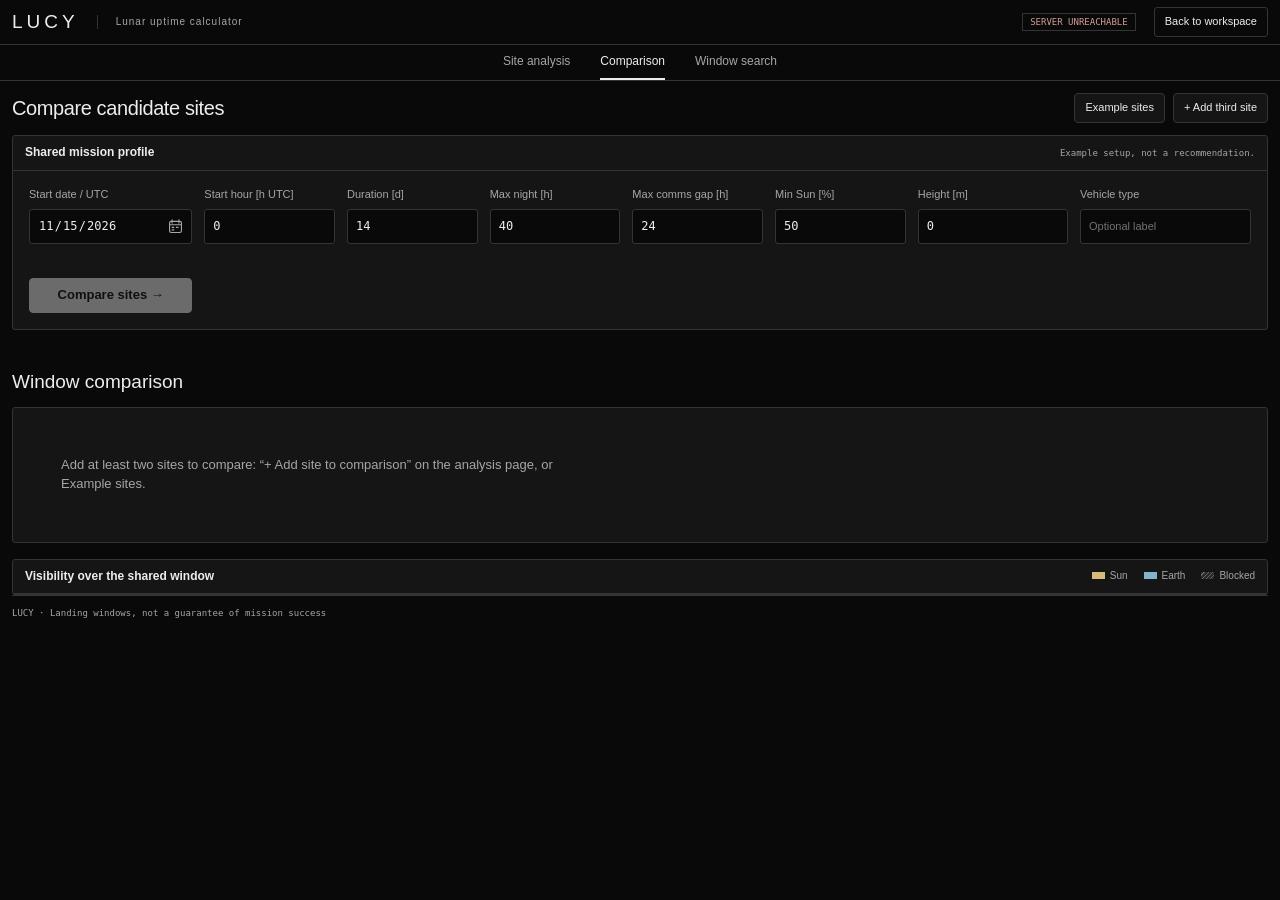
==== web/compare.html @ 9936f3b4 "Move the interface to the new layout and add the 3D site view The site page follows the new mockup: " ====
<!doctype html>
<html lang="en">
<head>
<meta charset="utf-8">
<meta name="viewport" content="width=device-width,initial-scale=1">
<meta name="description" content="LUCY: compare two or three candidate landing sites near the lunar south pole over one mission window.">
<title>LUCY | Compare sites</title>
<link rel="stylesheet" href="assets/css/lucy.css">
</head>
<body class="comparison-page">
<header><div class="brand">LUCY</div><div class="product">Lunar uptime calculator</div><span class="mode" id="data-state">Connecting…</span><a class="header-link" href="index.html">Back to workspace</a></header>
<nav aria-label="Primary navigation"><div class="nav-links"><a href="index.html">Site analysis</a><a href="compare.html" aria-current="page">Comparison</a><a href="index.html#search">Window search</a></div></nav>
<div class="workspace-title"><div><h1>Compare candidate sites</h1></div><div class="tools"><button type="button" id="load-examples">Example sites</button><button type="button" id="add-site">+ Add third site</button></div></div>
<main>
<section class="panel"><div class="panel-head"><h2>Shared mission profile</h2><span id="example-note">Example setup, not a recommendation.</span></div>
<form id="compare-profile" class="compare-profile" novalidate>
<div class="field"><label for="start">Start date / UTC</label><input id="start" type="date" min="2000-01-01" max="2050-12-31" value="2026-11-15" required><span class="field-error" id="error-start" role="alert"></span></div>
<div class="field"><label for="hour">Start hour [h UTC]</label><input id="hour" type="number" min="0" max="23" step="1" value="0" required><span class="field-error" id="error-hour" role="alert"></span></div>
<div class="field"><label for="days">Duration [d]</label><input id="days" type="number" min="1" max="60" step="any" value="14" required><span class="field-error" id="error-days" role="alert"></span></div>
<div class="field"><label for="night">Max night [h]</label><input id="night" type="number" min="0" step="any" value="40" required><span class="field-error" id="error-night" role="alert"></span></div>
<div class="field"><label for="gap">Max comms gap [h]</label><input id="gap" type="number" min="0" step="any" value="24" required><span class="field-error" id="error-gap" role="alert"></span></div>
<div class="field"><label for="sun">Min Sun [%]</label><input id="sun" type="number" min="0" max="100" step="any" value="50" required><span class="field-error" id="error-sun" role="alert"></span></div>
<div class="field"><label for="height">Height [m]</label><input id="height" type="number" min="0" max="100" step="any" value="0" required><span class="field-error" id="error-height" role="alert"></span></div>
<div class="field"><label for="vehicle">Vehicle type</label><input id="vehicle" type="text" maxlength="40" placeholder="Optional label"><span class="field-error" id="error-vehicle" role="alert"></span></div>
<button class="primary" type="submit" id="compare-run">Compare sites →</button>
</form></section>
<form id="candidate-form" class="candidate-grid" aria-label="Candidate coordinates" novalidate></form>
<div class="comparison-summary"><h2>Window comparison</h2><span id="comparison-window" class="mono"></span></div>
<div id="comparison-message" class="inline-message" role="status" hidden></div>
<section class="panel comparison-matrix"><div id="comparison-matrix"></div></section>
<section class="panel comparison-intervals"><div class="panel-head"><h2>Visibility over the shared window</h2><div class="legend-items"><span><i class="sun-key"></i>Sun</span><span><i class="earth-key"></i>Earth</span><span><i class="hidden-key"></i>Blocked</span></div></div><div id="comparison-timelines" class="candidate-grid"></div></section>
</main>
<footer><span>LUCY · Landing windows, not a guarantee of mission success</span></footer>
<div class="notification" id="notification" role="status" hidden></div>
<script src="assets/js/api.js"></script>
<script src="assets/js/store.js"></script>
<script src="assets/js/compare.js"></script>
<script src="assets/js/date-picker.js"></script>
</body>
</html>
---- web/assets/css/lucy.css ----
:root {
  color-scheme: dark;
  --bg: #090909; --paper: #151515; --white: #1b1b1b;
  --ink: #ededed; --muted: #a6a6a6; --line: #343434;
  --blue: #dedede; --blue-bg: #292929; --dark: #101010;
  --dark-line: #343434; --map-ink: #dadada;
  --mono: 'SFMono-Regular', Menlo, Consolas, monospace;
  --sans: 'Avenir Next', 'Helvetica Neue', sans-serif;
}
* { box-sizing: border-box; }
html { scroll-padding-top: 80px; }
body { margin: 0; background: var(--bg); color: var(--ink); font: 13px/1.6 var(--sans); }
button, input, select { font: inherit; }
button, a, input, select { outline-offset: 4px; }
:focus-visible { outline: 2px solid var(--ink); }
button { cursor: pointer; border: 1px solid var(--line); background: var(--paper); color: var(--ink); padding: 9px 14px; border-radius: 4px; }
button:hover { background: var(--blue-bg); border-color: var(--muted); }
button:disabled { opacity: .4; cursor: default; }
a { color: var(--ink); text-underline-offset: 4px; }
.mono, input, select, td { font-family: var(--mono); font-variant-numeric: tabular-nums; }
header { min-height: 62px; display: flex; align-items: center; gap: 26px; padding: 12px 3vw; border-bottom: 1px solid var(--line); }
.brand { font-size: 24px; font-weight: 500; letter-spacing: 6px; }
.product { border-left: 1px solid var(--line); padding-left: 26px; font-size: 10px; letter-spacing: 1px; color: var(--muted); }
.product .mono { font-size: 10px; letter-spacing: 0; }
.mode { margin-left: auto; font: 10px var(--mono); color: var(--muted); border: 1px solid var(--line); padding: 6px 9px; }
header button { font-size: 11px; }
nav { position: sticky; top: 0; z-index: 8; min-height: 44px; display: flex; align-items: stretch; gap: 30px; padding: 0 3vw; background: var(--bg); border-bottom: 1px solid var(--line); }
nav button { border: 0; border-bottom: 2px solid transparent; border-radius: 0; background: transparent; padding: 14px 0; color: var(--muted); font-size: 12px; }
nav button[aria-selected=true] { color: var(--ink); border-bottom-color: var(--ink); }
nav button:hover { background: transparent; color: var(--ink); }
.nav-note { margin-left: auto; align-self: center; color: var(--muted); font: 10px var(--mono); }
.workspace-title, main, footer { width: min(1280px, 94%); margin-left: auto; margin-right: auto; }
.workspace-title { padding: 22px 0 18px; display: flex; align-items: center; gap: 18px; }
.workspace-title h1 { font-size: clamp(22px, 2vw, 28px); font-weight: 500; line-height: 1.3; letter-spacing: -.8px; margin: 7px 0 8px; }
.workspace-title p { margin: 0; color: var(--muted); font-size: 13px; }
.code { color: var(--muted); font: 10px var(--mono); letter-spacing: 1px; }
.tools { display: flex; gap: 8px; margin-left: auto; flex-shrink: 0; }
.tools button { font-size: 11px; }
.section-jumps { display: flex; flex-wrap: wrap; gap: 8px; margin: 0 0 14px; }
.section-jumps button { font-size: 11px; padding: 7px 12px; color: var(--muted); }
.layout { display: grid; grid-template-columns: repeat(2, minmax(0, 1fr)); gap: 16px; align-items: start; margin-bottom: 24px; }
.panel { border: 1px solid var(--line); border-radius: 6px; background: var(--paper); min-width: 0; overflow: hidden; }
.panel-head { min-height: 44px; display: flex; gap: 12px; justify-content: space-between; align-items: center; padding: 11px 16px; border-bottom: 1px solid var(--line); }
.panel-head h2 { font-size: 12px; font-weight: 600; margin: 0; }
.panel-head > span { font: 9px var(--mono); color: var(--muted); text-align: right; }
fieldset { min-inline-size: 0; border: 0; margin: 0; padding: 20px; border-bottom: 1px solid var(--line); display: flow-root; }
legend { float: none; width: auto; padding: 0; margin: 0; }
/* Native legends are kept for accessible form groups; titles live inside each group. */
fieldset > legend { position: absolute; width: 1px; height: 1px; overflow: hidden; clip-path: inset(50%); white-space: nowrap; }
.group-title { font-size: 12px; font-weight: 600; margin-bottom: 14px; }
.pair { display: grid; grid-template-columns: minmax(0,1fr) minmax(0,1fr); gap: 12px; }
.pair > div { min-width: 0; }
label { display: block; color: var(--muted); font-size: 12px; margin-bottom: 7px; }
.field { margin-bottom: 14px; }
.field:last-child { margin-bottom: 0; }
input, select { width: 100%; min-width: 0; border: 1px solid var(--line); background: var(--bg); color: var(--ink); padding: 10px; border-radius: 3px; font-size: 12px; }
.unit-input { display: flex; align-items: center; position: relative; }
.unit-input input { padding-right: 30px; }
.unit-input span { position: absolute; right: 12px; font: 11px var(--mono); color: var(--muted); }
.hint { margin: 10px 0 0; font-size: 11px; color: var(--muted); line-height: 1.6; }
.form-actions { padding: 20px; }
.primary { background: var(--ink); color: var(--bg); border-color: var(--ink); font-weight: 600; }
.primary:hover { background: #fff; color: #090909; }
.form-actions .primary { width: 100%; padding: 12px; }
.error { margin: 10px 0 0; font-size: 11px; color: var(--ink); }
.map-panel { position: relative; top: auto; background: var(--dark); }
.map-toolbar { padding: 12px 20px; display: flex; gap: 20px; align-items: center; border-bottom: 1px solid var(--line); }
.map-toolbar label { display: flex; align-items: center; gap: 8px; margin: 0; font-size: 11px; }
.map-toolbar input { width: 14px; height: 14px; accent-color: var(--ink); }
.map-toolbar > span { font-size: 10px; color: var(--muted); margin-left: auto; }
.map { width: 100%; height: auto; aspect-ratio: 1 / 1; position: relative; overflow: hidden; background: #050505; cursor: crosshair; }
.map-image, .graticule { position: absolute; inset: 0; width: 100%; height: 100%; pointer-events: none; transform-origin: center; }
.map-image { object-fit: contain; filter: grayscale(1) contrast(1.06); }
.graticule { opacity: .38; }
.map-tag, .map-axis, .map-bottom, .map-scale { position: absolute; font: 9px var(--mono); color: var(--map-ink); background: #090909e6; padding: 6px 8px; pointer-events: none; }
.map-tag { top: 16px; left: 16px; }
.map-axis { top: 16px; right: 16px; }
.map-bottom { bottom: 16px; left: 16px; }
.map-scale { bottom: 16px; right: 16px; }
.zoom-tools { position: absolute; top: 54px; right: 20px; display: flex; flex-direction: column; gap: 5px; }
.zoom-tools button { width: 34px; height: 34px; padding: 0; background: var(--dark); font: 17px var(--mono); }
.marker { position: absolute; width: 23px; height: 23px; border: 1px solid #fff; border-radius: 50%; transform: translate(-50%,-50%); pointer-events: none; }
.marker:before, .marker:after { content: ''; position: absolute; background: #fff; }
.marker:before { height: 1px; width: 35px; left: -7px; top: 10px; }
.marker:after { width: 1px; height: 35px; top: -7px; left: 10px; }
.marker span { position: absolute; left: 30px; top: -4px; font: 10px var(--mono); white-space: nowrap; background: #111; color: #fff; padding: 4px 7px; }
.map-status { display: flex; flex-wrap: wrap; justify-content: space-between; gap: 10px; padding: 12px 20px; border-top: 1px solid var(--line); font: 10px var(--mono); color: var(--muted); }
.under-map { display: grid; grid-template-columns: 1fr 1fr; border-top: 1px solid var(--line); }
.under-map > div { padding: 18px 20px; }
.under-map > div + div { border-left: 1px solid var(--line); }
.under-map small { font-size: 10px; color: var(--muted); }
.under-map strong { display: block; font: 11px var(--mono); margin-top: 8px; }
.section-heading { display: flex; justify-content: space-between; align-items: baseline; margin: 24px 0 12px; gap: 20px; }
.section-heading h2 { font-size: 20px; font-weight: 500; margin: 0; letter-spacing: -.4px; }
.section-heading p { margin: 0; color: var(--muted); font-size: 12px; }
.assessment-panel { margin-bottom: 24px; scroll-margin-top: 78px; }
.assessment { padding: 18px 20px; border-bottom: 1px solid var(--line); }
.result-label { color: var(--muted); font: 10px var(--mono); }
.verdict { font-size: 23px; font-weight: 500; margin: 7px 0; letter-spacing: -.3px; }
.assessment p { margin: 0; color: var(--muted); font-size: 13px; }
.criteria-grid { display: grid; grid-template-columns: repeat(3,minmax(0,1fr)); }
.criterion { padding: 18px 20px; }
.criterion + .criterion { border-left: 1px solid var(--line); }
.criterion-name { display: flex; flex-wrap: wrap; align-items: center; justify-content: space-between; gap: 10px; font-size: 12px; }
.criterion-name b { font: 10px var(--mono); padding: 3px 7px; border: 1px solid var(--line); }
.pass { color: var(--muted); }
.fail { color: var(--ink); }
.criterion-name .fail { border-color: var(--ink); }
.reading { display: flex; align-items: baseline; gap: 6px; margin: 12px 0; }
.reading strong { font: 30px var(--mono); letter-spacing: -1px; }
.reading small { color: var(--muted); font: 12px var(--mono); }
.reading span { margin-left: auto; color: var(--muted); font: 10px var(--mono); }
.meter { height: 3px; background: #383838; margin: 12px 0; }
.meter i { display: block; height: 100%; background: #bdbdbd; max-width: 100%; }
.criterion.is-failed .meter i { background: repeating-linear-gradient(90deg,#eee 0 5px,#555 5px 8px); }
.criterion p { color: var(--muted); font: 11px var(--mono); margin: 12px 0 0; }
.mini-meta { display: flex; flex-wrap: wrap; justify-content: space-between; gap: 12px 24px; padding: 14px 24px; border-top: 1px solid var(--line); color: var(--muted); font-size: 10px; }
.mini-meta b { font: 10px var(--mono); color: var(--ink); }
[data-stale=true] .assessment-panel { border-style: dashed; }
[data-stale=true] #run-state { color: var(--ink); }
[data-stale=true] .criteria-grid { opacity: .5; }
.result-notice { display: none; background: var(--blue-bg); color: var(--ink); padding: 12px 24px; font-size: 12px; border-bottom: 1px solid var(--line); }
[data-stale=true] .result-notice { display: block; }
.bottom { margin-bottom: 24px; }
.inspector-toolbar { padding: 18px 24px; display: flex; flex-wrap: wrap; align-items: center; gap: 16px; border-bottom: 1px solid var(--line); font-size: 11px; }
.inspector-toolbar input { flex: 1; min-width: 140px; max-width: 360px; padding: 0; accent-color: var(--ink); }
.legend-items { margin-left: auto; display: flex; gap: 16px; font-size: 10px; color: var(--muted); }
.legend-items i { display: inline-block; width: 13px; height: 7px; background: #c8c8c8; margin-right: 5px; }
.legend-items .hidden-key { background: repeating-linear-gradient(135deg,#292929,#292929 2px,#666 2px,#666 3px); }
.timeline { padding: 10px 24px 20px; }
.track-row { display: flex; align-items: center; gap: 15px; margin: 16px 0; }
.track-row > span { width: 55px; font: 10px var(--mono); }
.track { display: flex; flex: 1; height: 18px; background: var(--bg); overflow: hidden; }
.track i { height: 100%; flex: 1; min-width: 0; background: #c8c8c8; }
.track i.off { background: repeating-linear-gradient(135deg,#292929,#292929 2px,#666 2px,#666 3px); }
.ticks { display: flex; justify-content: space-between; margin-left: 70px; color: var(--muted); font: 10px var(--mono); }
.outputs { display: grid; grid-template-columns: repeat(2,minmax(0,1fr)); gap: 16px; margin-bottom: 40px; }
.chart { width: 100%; height: 230px; display: block; }
.chart text { fill: var(--muted); font: 9px var(--mono); }
.chart-wrap { padding: 20px; }
.data-note { padding: 11px 16px; border-top: 1px solid var(--line); color: var(--muted); font-size: 11px; }
table { border-collapse: collapse; width: 100%; font-size: 12px; }
th { text-align: left; color: var(--muted); background: var(--dark); font-size: 11px; font-weight: 500; }
td, th { padding: 15px 20px; border-bottom: 1px solid var(--line); }
td:not(:first-child), th:not(:first-child) { text-align: right; }
tbody tr:last-child td { border-bottom: 0; }
.secondary-view { min-height: 420px; margin-bottom: 40px; overflow-x: auto; }
.empty { max-width: 640px; padding: 48px; color: var(--muted); }
.empty h2 { color: var(--ink); font-size: 19px; font-weight: 500; }
.search-controls { padding: 24px; display: flex; flex-wrap: wrap; gap: 20px; align-items: end; }
.search-controls .field { width: 230px; margin: 0; }
.search-controls .hint { max-width: 340px; }
footer { border-top: 1px solid var(--line); padding: 20px 0 30px; display: flex; flex-wrap: wrap; justify-content: space-between; gap: 18px; color: var(--muted); font: 9px var(--mono); }
dialog { width: 640px; max-width: 92vw; border: 1px solid var(--line); border-radius: 6px; padding: 0; color: var(--ink); background: var(--paper); }
dialog::backdrop { background: #000b; }
.dialog-content { padding: 24px; }
.dialog-content h3 { font-size: 14px; margin-top: 24px; }
.dialog-content p, .dialog-content li { color: var(--muted); font-size: 12px; }
.dialog-content li { margin: 10px 0; }
.notification { position: fixed; bottom: 24px; left: 50%; transform: translateX(-50%); max-width: 90vw; background: var(--ink); color: var(--bg); padding: 12px 20px; font-size: 12px; border-radius: 4px; z-index: 10; }
[hidden] { display: none !important; }
@media(max-width:1100px) {
  .workspace-title { align-items: flex-start; flex-wrap: wrap; }
  .tools { margin-left: 0; }
  .layout { grid-template-columns: repeat(2, minmax(0,1fr)); gap: 16px; }
  .under-map { grid-template-columns: 1fr; }
  .under-map > div + div { border-left: 0; border-top: 1px solid var(--line); }
  .criterion { padding: 20px; }
  .reading { flex-wrap: wrap; }
  .reading span { width: 100%; margin-left: 0; }
  .outputs { grid-template-columns: minmax(0,1fr); }
}
@media(max-width:760px) {
  header { gap: 14px; padding: 16px 4%; flex-wrap: wrap; }
  .brand { font-size: 20px; }
  .product { display: none; }
  .mode { font-size: 8px; }
  header button { font-size: 10px; }
  nav { gap: 22px; padding: 0 4%; }
  .nav-note { display: none; }
  .workspace-title { padding: 24px 0; }
  .tools { flex-wrap: wrap; }
  .layout { grid-template-columns: minmax(0,1fr); }
  .map-panel { position: static; }
  .map { height: auto; aspect-ratio: 1 / 1; }
  .map-tag { font-size: 8px; max-width: 65%; }
  .map-toolbar { gap: 10px; padding: 12px; }
  .map-toolbar > span { font-size: 8px; }
  .map-scale { display: none; }
  .criteria-grid { grid-template-columns: minmax(0,1fr); }
  .criterion + .criterion { border-left: 0; border-top: 1px solid var(--line); }
  .reading span { width: auto; margin-left: auto; }
  .section-heading { align-items: flex-start; flex-direction: column; gap: 6px; }
  .legend-items { width: 100%; margin-left: 0; }
  .panel-head { flex-wrap: wrap; }
  .secondary-view table { min-width: 600px; }
  .empty { padding: 28px; }
  .chart-wrap { padding: 12px; }
}
@media(prefers-reduced-motion:reduce) { *, *::before, *::after { scroll-behavior: auto !important; } }


/* Contract-specific controls and local asynchronous states. All assets are local. */
.preview-bar{width:min(1280px,94%);margin:0 auto 14px;display:flex;align-items:center;gap:12px;padding:12px 16px;border:1px dashed var(--line);border-radius:4px;color:var(--muted);font:10px var(--mono)}
.preview-bar>span{flex:1}.preview-bar label{margin:0;font:10px var(--mono)}.preview-bar select{width:220px;padding:7px;font:10px var(--mono)}
.optional{color:var(--muted);font-size:10px;margin-left:5px}
.field-error{display:block;color:var(--ink);font-size:11px;line-height:1.5;margin-top:6px}.field-error:empty{display:none}
.unit-input{flex-wrap:wrap}.unit-input>.field-error{position:static;width:100%;font:11px/1.5 var(--sans);order:2}
.unit-input>span:not(.field-error){top:12px}
[aria-invalid=true]{border:1px solid var(--ink);outline:1px dashed var(--ink);outline-offset:3px}
.inline-message{padding:18px 24px;border-bottom:1px solid var(--line);font-size:13px;background:var(--blue-bg)}
.inline-message[data-kind=input]{border-left:3px solid var(--ink)}
.secondary-metrics{padding:16px 20px;display:flex;flex-wrap:wrap;gap:12px 24px;border-top:1px solid var(--line);font-size:12px;color:var(--muted)}
.secondary-metrics b{font:14px var(--mono);color:var(--ink);margin-left:8px}.secondary-metrics .profile-label{width:100%;font-size:11px}.secondary-metrics .profile-label b{font-size:11px}
.geometry-panel{margin-bottom:24px}.geometry-controls{padding:18px 24px;display:flex;flex-wrap:wrap;align-items:center;gap:16px;border-bottom:1px solid var(--line)}
.geometry-controls label{margin:0}.geometry-controls input{width:170px}.geometry-controls>span{margin-left:auto;color:var(--muted);font-size:11px}
.geometry-charts{display:grid;grid-template-columns:1fr 1fr}.geometry-charts>div{padding:20px;min-width:0}.geometry-charts>div+div{border-left:1px solid var(--line)}
.geometry-charts h3{font-size:13px;font-weight:500;margin:0 0 12px}.geometry-charts .chart{height:210px}
.geometry-explainer{padding:20px 24px;border-top:1px solid var(--line);display:flex;gap:24px;font-size:12px}.geometry-explainer b{white-space:nowrap;font-weight:500}.geometry-explainer span{color:var(--muted)}
.interval-details{border-top:1px solid var(--line)}.interval-details summary{padding:16px 24px;cursor:pointer;color:var(--muted);font-size:12px}.interval-details>div{max-height:360px;overflow:auto}
.track button.interval{height:100%;min-width:2px;padding:0;border:0;border-radius:0;background:#c8c8c8;flex-shrink:1}.track button.interval.off{background:repeating-linear-gradient(135deg,#292929,#292929 2px,#666 2px,#666 3px)}
.track button.interval:hover{box-shadow:inset 0 0 0 1px #fff;filter:brightness(1.25)}.track button.interval:focus-visible{outline-offset:-2px;outline:2px solid #fff}
.window-skeleton{padding:24px;display:grid;grid-template-columns:repeat(3,minmax(0,1fr));gap:24px}
.skeleton{display:block;background:linear-gradient(90deg,#222,#373737,#222);background-size:200% 100%;border-radius:3px;animation:skeleton-shift 1.8s linear infinite;height:70px}
.cell-skeleton{height:16px;min-width:70px;width:100%}
[data-loading=true] .criteria-grid,[data-loading=true] .assessment,[data-loading=true] .secondary-metrics{opacity:.35}
[data-loading=true] #comparison{opacity:.65}
[data-loading=true] #search-grid{opacity:.25}
[data-loading=true] #search-grid circle{pointer-events:none}
[data-pulse=true]{animation:marker-pulse 1.5s ease-in-out infinite}
.spinner{display:inline-block;width:12px;height:12px;border:1.5px solid currentColor;border-right-color:transparent;border-radius:50%;vertical-align:-2px;margin-right:8px;animation:spin .9s linear infinite}
.compare-toolbar{display:flex;align-items:center;flex-wrap:wrap;gap:12px;padding:20px 24px}.compare-toolbar p{flex:1;min-width:220px;color:var(--muted);font:11px/1.7 var(--mono);margin:0}
#comparison{overflow-x:auto}#comparison table{min-width:700px;table-layout:fixed}#comparison th:first-child,#comparison td:first-child{width:25%}#comparison td{vertical-align:top;font-size:11px;line-height:1.8;overflow-wrap:anywhere}#comparison th button{font-size:10px;padding:4px 8px;margin-top:8px}
#search-view{overflow:visible;background:transparent;border:0}#search-view>.panel{margin-bottom:24px}.search-map-panel{margin-top:24px}
.search-map{height:440px;position:relative;background:#090909}.search-map svg{display:block;width:100%;height:100%;padding:18px}
.search-map svg circle[data-grid]{cursor:crosshair}.search-map svg circle[data-grid]:hover{stroke:white;stroke-width:1}
.search-overlay{position:absolute;top:50%;left:50%;transform:translate(-50%,-50%);border:1px solid #777;background:#111e;padding:20px 30px;text-align:center;pointer-events:none;max-width:90%}
.search-overlay strong{display:block;font-size:16px;font-weight:500}.search-overlay small{display:block;color:var(--muted);margin-top:8px}
.map-legend{padding:16px 24px;display:flex;flex-wrap:wrap;gap:16px;align-items:center;color:var(--muted);font-size:11px}.gray-ramp{height:8px;width:120px;background:linear-gradient(90deg,#303030,#f3f3f3)}
.search-table-wrap{overflow:auto}.search-table-wrap table{min-width:1000px}.search-table-wrap th button{padding:0;border:0;background:none;text-align:inherit;font-size:10px;color:var(--muted)}.search-table-wrap th button[aria-pressed=true]{color:var(--ink)}.search-table-wrap td{font-size:11px}.search-table-wrap td button{font-size:10px;white-space:nowrap}
.geometry-panel table,.outputs table{table-layout:fixed}.outputs td{overflow-wrap:anywhere}
.search-controls{align-items:flex-start}.search-controls>button{align-self:center;margin-top:20px}
@keyframes skeleton-shift{to{background-position:-200% 0}}@keyframes spin{to{transform:rotate(360deg)}}@keyframes marker-pulse{50%{box-shadow:0 0 0 8px #ffffff18}}
@media(max-width:1000px){.preview-bar{flex-wrap:wrap}.preview-bar>span{flex-basis:100%}.geometry-charts{grid-template-columns:1fr}.geometry-charts>div+div{border-left:0;border-top:1px solid var(--line)}.geometry-controls>span{margin-left:0}.geometry-explainer{flex-direction:column;gap:8px}}
@media(max-width:760px){.preview-bar select{flex:1;min-width:150px}.window-skeleton{grid-template-columns:1fr}.search-map{height:360px}.geometry-charts>div{padding:14px}.secondary-metrics{flex-direction:column;gap:14px}.search-controls .field{width:100%}.search-controls>button{margin-top:0}.geometry-controls{padding:18px}.preview-bar{font-size:9px}.interval-details table{min-width:550px}.interval-details{overflow:auto}}
@media(prefers-reduced-motion:reduce){.skeleton,.spinner,[data-pulse=true]{animation:none!important}}
.previous-value{display:block;opacity:.4;margin-bottom:8px}
[data-error=true] .criteria-grid,[data-error=true] .assessment,[data-error=true] .secondary-metrics{opacity:.4}
#instant-message{padding:12px 20px;color:var(--muted);font-size:11px}

/* Dense engineering workspace. Map remains square; inputs and results share the right column. */
body { font-size: 13px; line-height: 1.45; }
.workspace-title, main, footer { width: calc(100% - 24px); max-width: 1920px; }
header { min-height: 42px; padding: 7px 12px; gap: 18px; }
.brand { font-size: 19px; letter-spacing: 4px; }
.product { padding-left: 18px; font-size: 10px; }
.mode { padding: 3px 7px; font-size: 9px; }
header button { padding: 5px 10px; }
nav { min-height: 36px; padding: 0 12px; gap: 24px; }
nav button { padding: 8px 0; font-size: 12px; }
.workspace-title { padding: 12px 0; gap: 12px; }
.workspace-title h1 { font-size: 20px; margin: 0; letter-spacing: -.4px; }
.tools button { padding: 6px 10px; }
.layout { display: grid; grid-template-columns: clamp(340px,36vw,560px) minmax(0,1fr); gap: 12px; align-items: start; margin-bottom: 12px; }
.analysis-column { display: grid; gap: 12px; min-width: 0; }
.panel { border-radius: 3px; }
.panel-head { min-height: 34px; padding: 8px 12px; gap: 10px; }
.panel-head h2 { font-size: 12px; }
button { padding: 7px 10px; }
.map-panel { position: static; }
.map { width: 100%; height: auto; aspect-ratio: 1 / 1; }
.map-toolbar { padding: 8px 12px; }
.map-status { padding: 8px 12px; }
.under-map { grid-template-columns: repeat(2,minmax(0,1fr)); }
.under-map > div { min-width: 0; padding: 9px 12px; }
.under-map > div + div { border-left: 1px solid var(--line); border-top: 0; }
.under-map strong { font-size: 10px; line-height: 1.5; margin-top: 4px; overflow-wrap: anywhere; }
.under-map small { font-size: 9px; }
.setup-panel #mission-form { display: grid; grid-template-columns: repeat(2,minmax(0,1fr)); }
.setup-panel #mission-form fieldset { display: grid; grid-template-columns: repeat(2,minmax(0,1fr)); gap: 8px 12px; padding: 10px 12px; align-content: start; }
.setup-panel .location-group { border-right: 1px solid var(--line); }
.setup-panel #mission-form .profile-group { grid-column: 1 / -1; grid-template-columns: repeat(3,minmax(0,1fr)); }
.setup-panel .group-title, .setup-panel .location-group .pair, .setup-panel .interval-group .hint { grid-column: 1 / -1; }
.setup-panel .group-title { font-size: 11px; margin: 0; }
.setup-panel .field { margin: 0; min-width: 0; }
.setup-panel .pair { gap: 12px; }
.setup-panel label { margin-bottom: 4px; font-size: 11px; line-height: 1.4; }
.setup-panel input { height: 31px; padding: 5px 8px; font-size: 12px; }
.setup-panel .unit-input input { padding-right: 28px; }
.setup-panel .unit-input > span:not(.field-error) { top: 7px; right: 9px; }
.setup-panel .hint { margin: 0; font-size: 10px; line-height: 1.4; }
.setup-panel .example-hint { align-self: end; padding-bottom: 4px; }
.setup-panel .form-actions { grid-column: 1 / -1; padding: 10px 12px; }
.setup-panel .form-actions .primary { width: auto; min-width: 180px; padding: 8px 16px; }
.setup-panel .error:empty { display: none; }
.assessment-panel { margin-bottom: 0; }
.assessment { padding: 12px; }
.verdict { font-size: 19px; margin: 0 0 6px; }
.assessment p { font-size: 12px; line-height: 1.5; }
.criterion { padding: 12px; }
.criterion-name { font-size: 11px; gap: 6px; }
.criterion-name b { font-size: 9px; padding: 2px 4px; }
.reading { gap: 4px; margin: 8px 0; flex-wrap: wrap; }
.reading strong { font-size: 25px; }
.reading small { font-size: 11px; }
.reading span { font-size: 10px; width: auto; margin-left: auto; }
.meter { margin: 8px 0; }
.criterion p { font-size: 10px; margin: 8px 0 0; }
.secondary-metrics { display: grid; grid-template-columns: repeat(2,minmax(0,1fr)); gap: 10px; padding: 12px; font-size: 11px; }
.secondary-metrics b { font-size: 12px; margin-left: 6px; }
.secondary-metrics .profile-label { grid-column: 1 / -1; }
.inline-message, .result-notice { padding: 12px; font-size: 12px; }
.bottom, .geometry-panel { margin-bottom: 12px; }
.inspector-toolbar { padding: 10px 12px; gap: 12px; }
.timeline { padding: 4px 12px 12px; }
.track-row { margin: 10px 0; }
.track { height: 14px; }
.interval-details summary { padding: 10px 12px; font-size: 11px; }
.geometry-controls { padding: 10px 12px; gap: 12px; }
.geometry-controls input { padding: 5px 8px; }
.geometry-charts { grid-template-columns: repeat(2,minmax(0,1fr)); }
.geometry-charts > div { padding: 12px; }
.geometry-charts > div + div { border-left: 1px solid var(--line); border-top: 0; }
.geometry-charts h3 { margin: 0 0 4px; font-size: 12px; }
.geometry-charts .chart { height: 150px; }
.outputs { grid-template-columns: repeat(2,minmax(0,1fr)); gap: 12px; margin-bottom: 16px; }
td, th { padding: 8px 12px; }
footer { padding: 12px 0; }
.compare-toolbar, .search-controls { padding: 12px; gap: 12px; }
#comparison td { line-height: 1.5; }
#search-view > .panel, .search-map-panel { margin: 0 0 12px; }
.map-legend { padding: 10px 12px; }
.search-controls .field { width: 200px; }
.search-controls > button { margin-top: 22px; }
.search-controls input, .search-controls select { padding: 7px 8px; }
.data-note { padding: 10px 12px; }
.window-skeleton { padding: 12px; gap: 12px; }
@media(min-width:1600px) {
  .setup-panel #mission-form { grid-template-columns: 1fr 1fr; }
  .analysis-column .reading { flex-wrap: nowrap; }
}
@media(max-width:1100px) {
  .layout { grid-template-columns: minmax(320px,.85fr) minmax(0,1.15fr); }
  .setup-panel #mission-form { grid-template-columns: minmax(0,1fr); }
  .setup-panel .location-group { border-right: 0; }
  .setup-panel #mission-form .profile-group { grid-template-columns: repeat(2,minmax(0,1fr)); }
  .reading span { width: 100%; margin-left: 0; }
  .secondary-metrics { grid-template-columns: minmax(0,1fr); }
  .under-map { grid-template-columns: minmax(0,1fr); }
  .under-map > div + div { border-left: 0; border-top: 1px solid var(--line); }
  .workspace-title { flex-wrap: nowrap; align-items: center; }
  .tools { margin-left: auto; }
}
@media(max-width:760px) {
  .layout { grid-template-columns: minmax(0,1fr); }
  .map { height: auto; aspect-ratio: 1 / 1; }
  .workspace-title { flex-wrap: wrap; }
  .tools { margin-left: 0; }
  .criteria-grid { grid-template-columns: repeat(3,minmax(0,1fr)); }
  .criterion + .criterion { border-left: 1px solid var(--line); border-top: 0; }
  .reading strong { font-size: 23px; }
  .geometry-charts, .outputs { grid-template-columns: minmax(0,1fr); }
  .geometry-charts > div + div { border-left: 0; border-top: 1px solid var(--line); }
  .search-controls .field { width: 100%; }
  .search-controls > button { margin-top: 0; }
  .under-map { grid-template-columns: repeat(2,minmax(0,1fr)); }
  .under-map > div + div { border-left: 1px solid var(--line); border-top: 0; }
}
@media(max-width:420px) {
  .criteria-grid { grid-template-columns: minmax(0,1fr); }
  .criterion + .criterion { border-left: 0; border-top: 1px solid var(--line); }
  .setup-panel #mission-form fieldset, .setup-panel #mission-form .profile-group { grid-template-columns: minmax(0,1fr); }
  .setup-panel .location-group .pair { grid-template-columns: repeat(2,minmax(0,1fr)); }
  .under-map { grid-template-columns: minmax(0,1fr); }
  .under-map > div + div { border-left: 0; border-top: 1px solid var(--line); }
}

/* Restrained infographic colors; the workspace chrome stays monochrome. */
:root {
  --sun-color: #d8bb79;
  --earth-color: #82b2cc;
  --met-color: #8bb39c;
  --unmet-color: #d49b95;
}
[data-body="sun"] { --body-color: var(--sun-color); }
[data-body="earth"] { --body-color: var(--earth-color); }
.track-row > span, .geometry-charts [data-body] h3 { color: var(--body-color); }
.track-row .track button.interval:not(.off) { background: var(--body-color); }
.legend-items .sun-key { background: var(--sun-color); }
.legend-items .earth-key { background: var(--earth-color); }
.criterion .reading strong { color: var(--body-color); }
.criterion-name .pass { color: var(--met-color); border-color: var(--met-color); }
.criterion-name .fail { color: var(--unmet-color); border-color: var(--unmet-color); }
.criterion .meter i { background: var(--met-color); }
.criterion.is-failed .meter i { background: repeating-linear-gradient(90deg,var(--unmet-color) 0 5px,var(--paper) 5px 8px); }

/* Two-stage analysis: configure first; inspect compact output after scrolling. */
nav { display: grid; grid-template-columns: 1fr auto 1fr; justify-content: initial; }
.nav-links { grid-column: 2; display: flex; align-items: stretch; justify-content: center; gap: 30px; min-width: 0; }
nav .nav-links a { display: inline-flex; align-items: center; gap: 6px; padding: 8px 0; color: var(--muted); border-bottom: 2px solid transparent; text-decoration: none; font-size: 12px; }
nav .nav-links a:hover { color: var(--ink); }
nav .nav-links a[aria-current=page] { color: var(--ink); border-bottom-color: var(--ink); }
.header-link { font-size: 11px; text-decoration: none; padding: 6px 10px; border: 1px solid var(--line); border-radius: 3px; }
.setup-stage { min-height: calc(100svh - 126px); display: flex; flex-direction: column; padding-bottom: 20px; }
.setup-stage .layout { grid-template-columns: minmax(0,min(45vw,calc(100svh - 220px),650px)) minmax(380px,1fr); gap: 20px; margin-bottom: 0; }
.setup-stage .map-panel { align-self: start; }
.setup-stage .map-panel > .panel-head { display: none; }
.setup-stage .map { aspect-ratio: 1 / 1; height: auto; }
.setup-stage .analysis-column { display: block; }
.setup-stage .setup-panel #mission-form { display: block; }
.setup-stage .setup-panel #mission-form fieldset { grid-template-columns: repeat(2,minmax(0,1fr)); padding: 16px 20px; gap: 12px 16px; }
.setup-stage .setup-panel .location-group { border-right: 0; }
.setup-stage .setup-panel input { height: 35px; }
.setup-stage .setup-panel .unit-input > span:not(.field-error) { top: 9px; }
.setup-stage .setup-panel .form-actions { padding: 16px 20px; }
.setup-stage .setup-panel .form-actions .primary { width: 100%; }
.setup-tail { margin-top: auto; padding-top: 16px; display: flex; justify-content: flex-end; }
.setup-tail button { background: transparent; color: var(--muted); font-size: 11px; }
.results-section { display: grid; grid-template-columns: minmax(0,1fr) minmax(0,1fr); align-items: start; gap: 12px; padding-top: 18px; border-top: 1px solid var(--line); scroll-margin-top: 48px; }
.results-heading { grid-column: 1 / -1; display: flex; justify-content: space-between; align-items: center; gap: 16px; }
.results-heading h2 { font-size: 20px; font-weight: 500; margin: 0; }
.results-section > .assessment-panel { grid-column: 1; grid-row: 2; }
.results-section > .geometry-panel { grid-column: 2; grid-row: 2; margin: 0; }
.results-section .geometry-charts { grid-template-columns: 1fr; }
.results-section .geometry-charts > div + div { border-left: 0; border-top: 1px solid var(--line); }
.results-section .geometry-charts .chart { height: 115px; }
.results-section .geometry-controls { gap: 8px; }
.results-section .geometry-controls > span { font-size: 10px; }
.results-section > .bottom { grid-column: 1 / -1; margin: 0; }
.epoch-strip { grid-column: 1 / -1; }
.epoch-strip .under-map { border: 1px solid var(--line); border-radius: 3px; grid-template-columns: repeat(2,minmax(0,1fr)); background: var(--paper); }
.results-section > .outputs { grid-column: 1 / -1; margin: 0 0 18px; }
/* Native controls keep keyboard behavior, with a restrained focus treatment. */
input, select { transition: border-color .12s ease, background-color .12s ease; }
input:hover, select:hover { border-color: #555; }
input:focus, input:focus-visible, select:focus, select:focus-visible { outline: none; border-color: #999; box-shadow: inset 0 0 0 1px #999; background: #111; }
input::placeholder { color: #727272; font-family: var(--sans); font-size: 11px; letter-spacing: 0; }
input[type=number] { -moz-appearance: textfield; appearance: textfield; }
input[type=number]::-webkit-inner-spin-button, input[type=number]::-webkit-outer-spin-button { -webkit-appearance: none; margin: 0; }
input[type=date] { color-scheme: dark; font: 12px var(--mono); letter-spacing: .1px; }
input[type=date]::-webkit-datetime-edit { padding: 0; }
input[type=date]::-webkit-calendar-picker-indicator { opacity: .6; cursor: pointer; padding: 2px; margin-left: 4px; }
input[type=date]::-webkit-calendar-picker-indicator:hover { opacity: 1; }
input[aria-invalid=true] { outline: 1px solid var(--unmet-color); outline-offset: 1px; border-color: var(--unmet-color); box-shadow: none; }
input[type=range]:focus-visible { outline: 1px solid var(--muted); outline-offset: 3px; box-shadow: none; }
/* Dedicated comparison page: common inputs, aligned columns, shared time axis. */
.compare-profile { display: grid; grid-template-columns: 1.25fr repeat(5,minmax(80px,1fr)) 1.15fr auto; align-items: start; gap: 12px; padding: 16px; }
.compare-profile .field { min-width: 0; margin: 0; }
.compare-profile label { font-size: 11px; margin-bottom: 6px; }
.compare-profile input { height: 35px; padding: 6px 8px; font-size: 12px; }
.compare-profile > button { margin-top: 22px; height: 35px; white-space: nowrap; }
.candidate-grid { display: grid; grid-template-columns: repeat(var(--site-count,2),minmax(0,1fr)); gap: 12px; margin: 14px 0; }
.candidate-editor .pair { padding: 14px 16px; gap: 14px; }
.candidate-editor label { font-size: 11px; }
.candidate-editor input { padding: 7px 10px; font-size: 12px; }
.candidate-editor .panel-head button { font-size: 10px; padding: 4px 7px; }
.site-letter { display: inline-grid; place-items: center; width: 20px; height: 20px; margin-right: 7px; background: #272727; font: 11px var(--mono); border: 1px solid var(--line); }
.comparison-summary { display: flex; align-items: center; justify-content: space-between; margin: 24px 0 12px; gap: 16px; }
.comparison-summary h2 { margin: 0; font-size: 19px; font-weight: 500; }
.comparison-summary span { font-size: 11px; color: var(--muted); }
.comparison-matrix { overflow-x: auto; }
.comparison-matrix table { min-width: 680px; table-layout: fixed; }
.comparison-matrix table small { color: var(--muted); font-size: 10px; }
.comparison-matrix thead th { font-size: 13px; color: var(--ink); padding: 16px; }
.comparison-matrix thead th small { display: block; margin-top: 6px; font: 10px var(--mono); }
.comparison-matrix th:first-child { width: 23%; text-align: left; }
.comparison-matrix tbody th { font-size: 11px; background: var(--paper); font-weight: 400; }
.comparison-matrix td { vertical-align: top; padding: 12px 16px; font-size: 14px; border-left: 1px solid var(--line); }
.comparison-matrix tbody tr:last-child td { font: 11px/1.7 var(--sans); text-align: left; }
.comparison-matrix[data-stale=true] td { opacity: .45; }
.comparison-matrix tr:nth-child(3) td { color: var(--sun-color); }
.comparison-matrix tr:nth-child(4) td, .comparison-matrix tr:nth-child(5) td, .comparison-matrix tr:nth-child(6) td { color: var(--earth-color); }
.status-badge { display: inline-block; font: 11px var(--mono); border: 1px solid currentColor; border-radius: 2px; padding: 5px 8px; }
.met { color: var(--met-color); }.unmet { color: var(--unmet-color); }
.comparison-intervals { margin-top: 16px; }
.comparison-intervals .candidate-grid { gap: 0; margin: 0; }
.site-timeline { padding: 14px 16px; min-width: 0; }
.site-timeline + .site-timeline { border-left: 1px solid var(--line); }
.site-timeline h3 { margin: 0; font-size: 12px; font-weight: 500; }
.site-timeline .track-row { gap: 10px; }
.site-timeline .track-row > span { width: 44px; }
.site-timeline .track i:not(.off) { background: var(--body-color); }
@media(max-width:1200px) {
  .compare-profile { grid-template-columns: repeat(4,minmax(0,1fr)); }
  .compare-profile > button { margin-top: 22px; }
}
@media(max-width:900px) {
  .setup-stage .layout { grid-template-columns: minmax(0,1fr) minmax(340px,1fr); gap: 14px; }
  .setup-stage .setup-panel #mission-form fieldset { padding: 12px 14px; gap: 10px; }
  .setup-stage .setup-panel .form-actions { padding: 12px 14px; }
  .setup-stage { min-height: calc(100svh - 126px); }
  .results-section { grid-template-columns: minmax(0,1fr); }
  .results-section > .assessment-panel, .results-section > .geometry-panel { grid-column: 1; grid-row: auto; }
  .results-section .geometry-charts { grid-template-columns: repeat(2,minmax(0,1fr)); }
  .results-section .geometry-charts > div + div { border-left: 1px solid var(--line); border-top: 0; }
}
@media(max-width:760px) {
  nav { grid-template-columns: minmax(0,1fr); }
  .nav-links { grid-column: 1; gap: 24px; }
  .setup-stage .layout { grid-template-columns: minmax(0,1fr); }
  .setup-stage { min-height: 0; }
  .setup-tail { padding-top: 12px; }
  .results-heading { flex-wrap: wrap; }
  .results-heading .tools { margin-left: 0; }
  .results-section .geometry-charts { grid-template-columns: minmax(0,1fr); }
  .results-section .geometry-charts > div + div { border-left: 0; border-top: 1px solid var(--line); }
  .compare-profile { grid-template-columns: repeat(2,minmax(0,1fr)); }
  .compare-profile > button { margin-top: 0; }
  .candidate-grid { grid-template-columns: minmax(0,1fr); }
  .site-timeline + .site-timeline { border-left: 0; border-top: 1px solid var(--line); }
  .comparison-summary { flex-wrap: wrap; }
  .comparison-page .workspace-title { flex-wrap: wrap; }
}
@media(prefers-reduced-motion:reduce) { input,select { transition: none; } }
.date-field{position:relative;min-width:0;width:100%}.date-field input[type=date]{width:100%;padding-right:34px}
.date-field input[type=date]::-webkit-calendar-picker-indicator{display:none}
.date-picker-toggle{position:absolute;right:1px;top:1px;bottom:1px;width:31px;padding:6px;border:0;background:transparent;color:var(--muted);display:grid;place-items:center}
.date-picker-toggle:hover{background:#242424;color:var(--ink)}.date-picker-toggle svg{width:17px;height:17px;fill:none;stroke:currentColor;stroke-width:1.3;stroke-linecap:round}
.geometry-controls .date-field{width:170px}
.date-picker{position:fixed;z-index:30;width:280px;padding:12px;background:#161616;border:1px solid #4a4a4a;border-radius:5px;box-shadow:0 12px 36px #0008;color:var(--ink)}
.date-picker-head{display:flex;align-items:center;justify-content:space-between;margin-bottom:10px;font-size:12px;font-weight:500}
.date-picker-head button{padding:0;width:28px;height:28px;font-size:20px;background:transparent;border-color:transparent}.date-picker-head button:hover{border-color:var(--line);background:#252525}
.date-picker-week,.date-picker-grid{display:grid;grid-template-columns:repeat(7,minmax(0,1fr));gap:3px}
.date-picker-week span{text-align:center;font-size:10px;color:var(--muted);padding-bottom:7px}
.date-picker-grid button{padding:0;height:29px;min-width:0;border:1px solid transparent;background:transparent;border-radius:3px;font:11px var(--mono)}
.date-picker-grid button:hover{background:#333;border-color:#555}.date-picker-grid button.outside{color:#737373}.date-picker-grid button.selected{background:var(--ink);color:var(--bg)}.date-picker-grid button.today:not(.selected){border-color:#777}.date-picker-grid button:disabled{opacity:.25}
.comparison-matrix [data-stale=true] td{opacity:.45}

/* Map: the world layer is scaled and moved by map.js; overlays stay in screen pixels. */
.map { overscroll-behavior: none; touch-action: none; outline: none; }
.map:focus-visible { box-shadow: inset 0 0 0 1px var(--ink); }
.map.is-panning, .map.space-pan { cursor: grab; }
.map.is-panning { cursor: grabbing; }
.world { position: absolute; left: 0; top: 0; transform-origin: 0 0; will-change: transform; }
.world img { display: block; width: 100%; height: 100%; pointer-events: none; user-select: none; -webkit-user-drag: none; }
.graticule { position: absolute; inset: 0; width: 100%; height: 100%; pointer-events: none; overflow: visible; }
.graticule circle, .graticule path { fill: none; stroke: #ffffff; stroke-opacity: .28; stroke-width: calc(var(--stroke, 1) * .8); vector-effect: none; }
.graticule .zone { stroke-opacity: .7; stroke-dasharray: calc(var(--stroke, 1) * 4) calc(var(--stroke, 1) * 4); stroke-width: calc(var(--stroke, 1) * 1.1); }
.graticule text { fill: #e0e0e0; fill-opacity: .85; font: calc(var(--stroke, 1) * 9px) var(--mono); }
.map.grid-off .graticule { display: none; }
.overlay { position: absolute; inset: 0; pointer-events: none; }
.flabel { position: absolute; transform: translate(9px, -50%); font: 10px var(--mono); white-space: nowrap; color: #eee; text-shadow: 0 0 3px #000, 0 0 6px #000; display: none; }
.flabel::before { content: ""; position: absolute; left: -10px; top: 50%; width: 4px; height: 4px; margin-top: -2px; border-radius: 50%; background: #eee; box-shadow: 0 0 0 1px #000; }
.flabel.vis { display: block; }
.map.labels-off .flabel { display: none; }
.pin { position: absolute; width: 22px; height: 22px; transform: translate(-50%, -50%); border-radius: 50%; background: #111; border: 1.5px solid var(--sun-color); color: var(--sun-color); font: 700 10px var(--mono); display: flex; align-items: center; justify-content: center; box-shadow: 0 0 0 1px #000; }
.selbox { position: absolute; display: none; border: 1px dashed #fff; background: #ffffff14; box-shadow: 0 0 0 9999px #00000066; pointer-events: none; }
.selbox.on { display: block; }
.map-ui { z-index: 3; cursor: default; }
.ctx { position: absolute; z-index: 6; display: none; min-width: 210px; padding: 4px; background: #151515; border: 1px solid #555; box-shadow: 0 10px 30px #000a; }
.ctx.open { display: block; }
.ctx button { width: 100%; display: flex; justify-content: space-between; gap: 16px; text-align: left; padding: 7px 10px; border: 0; background: transparent; color: #eee; font: 11px var(--mono); }
.ctx button:hover, .ctx button:focus-visible { background: #2a2a2a; }
.ctx hr { border: 0; border-top: 1px solid #333; margin: 4px 0; }
.kbd { font: 10px var(--mono); padding: 0 5px; border: 1px solid #666; border-radius: 3px; color: var(--ink); }
.map-help { margin: 0; padding: 9px 20px; border-top: 1px solid var(--line); font-size: 10.5px; line-height: 1.7; color: var(--muted); }
.map-help b { color: var(--ink); font-weight: 500; }

/* Custom select: same surface as the date picker. The native select stays in the DOM for values and forms. */
.select-field{position:relative;min-width:0;width:100%}
.select-field select{position:absolute;inset:0;width:100%;height:100%;opacity:0;pointer-events:none}
.select-toggle{display:flex;align-items:center;justify-content:space-between;gap:10px;width:100%;min-width:0;padding:10px;border:1px solid var(--line);border-radius:3px;background:var(--bg);color:var(--ink);font:12px var(--mono);font-variant-numeric:tabular-nums;text-align:left;cursor:pointer}
.select-toggle:hover{border-color:#555;background:#111}
.select-toggle[aria-expanded=true]{border-color:#999}
.select-toggle span{min-width:0;overflow:hidden;text-overflow:ellipsis;white-space:nowrap}
.select-toggle svg{flex:none;width:12px;height:12px;fill:none;stroke:var(--muted);stroke-width:1.5;stroke-linecap:round;stroke-linejoin:round;transition:transform .12s}
.select-toggle[aria-expanded=true] svg{transform:rotate(180deg)}
.select-list{position:fixed;z-index:30;margin:0;padding:5px;list-style:none;max-height:280px;overflow:auto;background:#161616;border:1px solid #4a4a4a;border-radius:5px;box-shadow:0 12px 36px #0008;color:var(--ink)}
.select-list li{padding:8px 10px;border:1px solid transparent;border-radius:3px;font:11px var(--mono);cursor:pointer;white-space:nowrap}
.select-list li:hover,.select-list li.active{background:#333;border-color:#555}
.select-list li[aria-selected=true]{background:var(--ink);color:var(--bg)}
.select-list li[aria-disabled=true]{opacity:.25;cursor:default}

/* ===== LUCY live interface: additions on top of the mockup stylesheet ===== */
#data-state[data-kind=ok]{color:var(--met-color)}#data-state[data-kind=error]{color:var(--unmet-color)}
.share-ramp{height:8px;width:120px;background:linear-gradient(90deg,rgb(58,52,40),rgb(216,187,121))}
.map .map-image{object-fit:fill;filter:none;transform:none}
.zone-shade{position:absolute;inset:0;width:100%;height:100%;pointer-events:none}
.zone-shade path{fill:#000;fill-opacity:.42}
.map .graticule{opacity:1}
.map-toolbar .view-switch{margin-left:auto;display:flex;gap:0}
.map-toolbar .view-switch+span{margin-left:12px}
.view-switch button{padding:4px 10px;font-size:10px;border-radius:0;background:transparent;color:var(--muted)}
.view-switch button+button{border-left:0}
.view-switch button[aria-pressed=true]{background:var(--ink);color:var(--bg)}
.map-stage{position:relative}
.site3d{position:absolute;top:0;left:0;right:0;aspect-ratio:1/1;background:#020203;z-index:4;overflow:hidden;cursor:grab;outline:none;touch-action:none;user-select:none}
.site3d.is-dragging{cursor:grabbing}
.site3d:focus-visible{box-shadow:inset 0 0 0 1px var(--ink)}
.s3d-canvas,.s3d-canvas canvas{position:absolute;inset:0;width:100%!important;height:100%!important;display:block}
.s3d-hud{position:absolute;font:10px/1.55 var(--mono);color:#d8d8d8;background:#090909d9;padding:6px 8px;pointer-events:none}
.s3d-top{top:10px;left:10px;right:10px}.s3d-top b{font-weight:500;letter-spacing:1px;margin-right:6px}
.s3d-bodies{left:10px;bottom:10px;max-width:calc(100% - 20px)}
.s3d-bodies b{font-weight:500;margin:0 4px}
.s3d-key{display:inline-block;width:8px;height:8px;border-radius:50%;background:var(--body-color)}
.s3d-tools{top:44px;right:10px;background:none;padding:0;display:flex;gap:6px;pointer-events:auto}
.s3d-tools button{padding:5px 9px;font-size:10px;background:#111e}
.s3d-note{right:10px;bottom:62px;max-width:340px;color:#9a9a9a;font-size:9px;text-align:right}
.s3d-status{position:absolute;inset:0;display:flex;align-items:center;justify-content:center;font:11px var(--mono);color:var(--muted);background:#020203cc}
.s3d-status[hidden]{display:none}
.site3d[hidden]{display:none}
.mini-meta{display:flex;flex-wrap:wrap;gap:6px 18px;padding:9px 12px;border-top:1px solid var(--line);font:10px var(--mono);color:var(--muted)}
.mini-meta b{color:var(--ink);font-weight:400}
.terrain-example{margin:0;padding:10px 12px;border-top:1px solid var(--line);font-size:11px;color:var(--muted)}
.setup-panel .interval-group{grid-template-columns:repeat(3,minmax(0,1fr))!important}
.setup-panel .interval-group .group-title,.setup-panel .interval-group .hint{grid-column:1/-1}
.search-map image{pointer-events:none}
.data-note.search-height{margin-top:0}
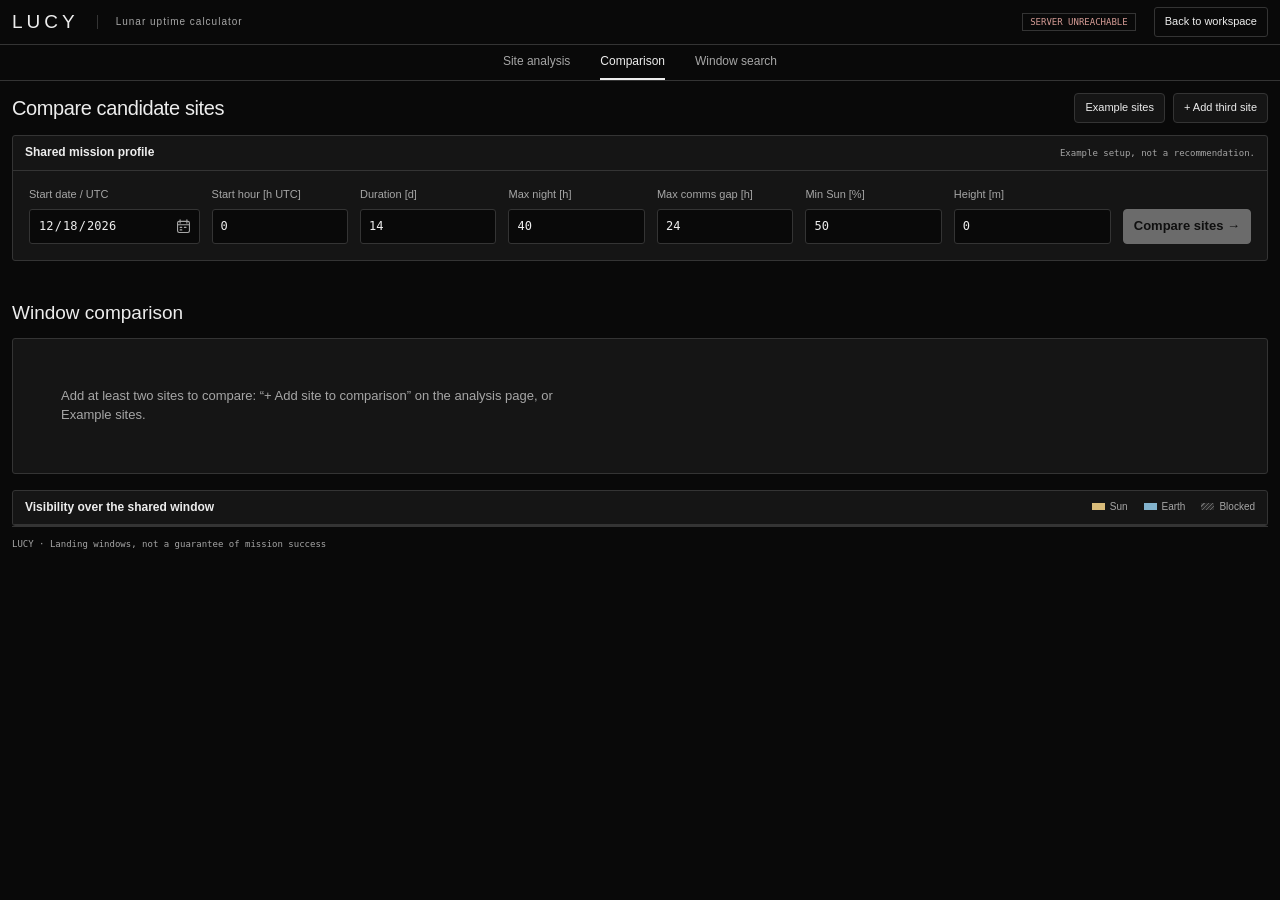
==== commit 044cf1bf: "Add the nearest acceptable window, example scenarios and the new search layout - POST /api/next-wind" ====
--- a/web/compare.html
+++ b/web/compare.html
@@ -14,14 +14,13 @@
 <main>
 <section class="panel"><div class="panel-head"><h2>Shared mission profile</h2><span id="example-note">Example setup, not a recommendation.</span></div>
 <form id="compare-profile" class="compare-profile" novalidate>
-<div class="field"><label for="start">Start date / UTC</label><input id="start" type="date" min="2000-01-01" max="2050-12-31" value="2026-11-15" required><span class="field-error" id="error-start" role="alert"></span></div>
+<div class="field"><label for="start">Start date / UTC</label><input id="start" type="date" min="2000-01-01" max="2050-12-31" value="2026-12-18" required><span class="field-error" id="error-start" role="alert"></span></div>
 <div class="field"><label for="hour">Start hour [h UTC]</label><input id="hour" type="number" min="0" max="23" step="1" value="0" required><span class="field-error" id="error-hour" role="alert"></span></div>
 <div class="field"><label for="days">Duration [d]</label><input id="days" type="number" min="1" max="60" step="any" value="14" required><span class="field-error" id="error-days" role="alert"></span></div>
 <div class="field"><label for="night">Max night [h]</label><input id="night" type="number" min="0" step="any" value="40" required><span class="field-error" id="error-night" role="alert"></span></div>
 <div class="field"><label for="gap">Max comms gap [h]</label><input id="gap" type="number" min="0" step="any" value="24" required><span class="field-error" id="error-gap" role="alert"></span></div>
 <div class="field"><label for="sun">Min Sun [%]</label><input id="sun" type="number" min="0" max="100" step="any" value="50" required><span class="field-error" id="error-sun" role="alert"></span></div>
 <div class="field"><label for="height">Height [m]</label><input id="height" type="number" min="0" max="100" step="any" value="0" required><span class="field-error" id="error-height" role="alert"></span></div>
-<div class="field"><label for="vehicle">Vehicle type</label><input id="vehicle" type="text" maxlength="40" placeholder="Optional label"><span class="field-error" id="error-vehicle" role="alert"></span></div>
 <button class="primary" type="submit" id="compare-run">Compare sites →</button>
 </form></section>
 <form id="candidate-form" class="candidate-grid" aria-label="Candidate coordinates" novalidate></form>
--- a/web/assets/css/lucy.css
+++ b/web/assets/css/lucy.css
@@ -236,7 +236,7 @@
 #comparison{overflow-x:auto}#comparison table{min-width:700px;table-layout:fixed}#comparison th:first-child,#comparison td:first-child{width:25%}#comparison td{vertical-align:top;font-size:11px;line-height:1.8;overflow-wrap:anywhere}#comparison th button{font-size:10px;padding:4px 8px;margin-top:8px}
 #search-view{overflow:visible;background:transparent;border:0}#search-view>.panel{margin-bottom:24px}.search-map-panel{margin-top:24px}
 .search-map{height:440px;position:relative;background:#090909}.search-map svg{display:block;width:100%;height:100%;padding:18px}
-.search-map svg circle[data-grid]{cursor:crosshair}.search-map svg circle[data-grid]:hover{stroke:white;stroke-width:1}
+.search-map svg [data-grid]{cursor:crosshair}.search-map svg [data-grid]:hover{stroke:white;stroke-width:.6}
 .search-overlay{position:absolute;top:50%;left:50%;transform:translate(-50%,-50%);border:1px solid #777;background:#111e;padding:20px 30px;text-align:center;pointer-events:none;max-width:90%}
 .search-overlay strong{display:block;font-size:16px;font-weight:500}.search-overlay small{display:block;color:var(--muted);margin-top:8px}
 .map-legend{padding:16px 24px;display:flex;flex-wrap:wrap;gap:16px;align-items:center;color:var(--muted);font-size:11px}.gray-ramp{height:8px;width:120px;background:linear-gradient(90deg,#303030,#f3f3f3)}
@@ -576,7 +576,7 @@
 
 /* ===== LUCY live interface: additions on top of the mockup stylesheet ===== */
 #data-state[data-kind=ok]{color:var(--met-color)}#data-state[data-kind=error]{color:var(--unmet-color)}
-.share-ramp{height:8px;width:120px;background:linear-gradient(90deg,rgb(58,52,40),rgb(216,187,121))}
+.share-ramp{height:8px;width:120px;background:linear-gradient(90deg,rgb(122,70,8),rgb(255,228,96))}
 .map .map-image{object-fit:fill;filter:none;transform:none}
 .zone-shade{position:absolute;inset:0;width:100%;height:100%;pointer-events:none}
 .zone-shade path{fill:#000;fill-opacity:.42}
@@ -609,3 +609,28 @@
 .setup-panel .interval-group .group-title,.setup-panel .interval-group .hint{grid-column:1/-1}
 .search-map image{pointer-events:none}
 .data-note.search-height{margin-top:0}
+/* Assessment and Daily geometry side by side: same height. */
+.results-section > .assessment-panel, .results-section > .geometry-panel { align-self: stretch; }
+/* Nearest acceptable window, under the assessment. */
+.next-window{display:flex;flex-wrap:wrap;align-items:center;gap:8px 14px;padding:12px;border-top:1px solid var(--line);font-size:12px}
+.next-window[hidden]{display:none}
+.next-window-label{font:10px var(--mono);letter-spacing:.6px;text-transform:uppercase;color:var(--muted)}
+.next-window b{font:500 13px var(--mono);color:var(--met-color)}
+.next-window button{margin-left:auto;font-size:11px}
+[data-stale=true] .next-window{opacity:.5}
+/* Example scenarios above the mission form. */
+.presets{padding:12px 20px;border-bottom:1px solid var(--line)}
+.presets[hidden]{display:none}
+.presets-head{display:flex;justify-content:space-between;align-items:baseline;gap:10px;margin-bottom:8px;font:10px var(--mono);letter-spacing:.6px;text-transform:uppercase;color:var(--muted)}
+.presets-head small{text-transform:none;letter-spacing:0;font:11px var(--sans);cursor:help}
+.preset-buttons{display:grid;grid-template-columns:repeat(2,minmax(0,1fr));gap:6px}
+.preset-buttons button{display:flex;gap:8px;align-items:center;min-width:0;text-align:left;font-size:11px;padding:7px 9px;background:transparent}
+.preset-buttons button span{min-width:0;overflow:hidden;text-overflow:ellipsis;white-space:nowrap}
+.preset-buttons button b{font:500 11px var(--mono);color:var(--sun-color)}
+/* Window search: square zone map on the left, top 10 on the right at the same height. */
+.search-body{display:grid;grid-template-columns:minmax(0,1.1fr) minmax(0,1fr);gap:12px;align-items:stretch;margin-bottom:24px}
+.search-body > .panel{margin:0;display:flex;flex-direction:column;min-width:0}
+.search-body .search-map{height:auto;aspect-ratio:1/1}
+.search-top-panel .search-table-wrap{flex:1 1 0;min-height:0;contain:size;overflow:auto}
+.search-top-panel .search-table-wrap table{min-width:820px}
+@media(max-width:1000px){.search-body{grid-template-columns:minmax(0,1fr)}.search-top-panel .search-table-wrap{flex:none;contain:none;max-height:520px}}
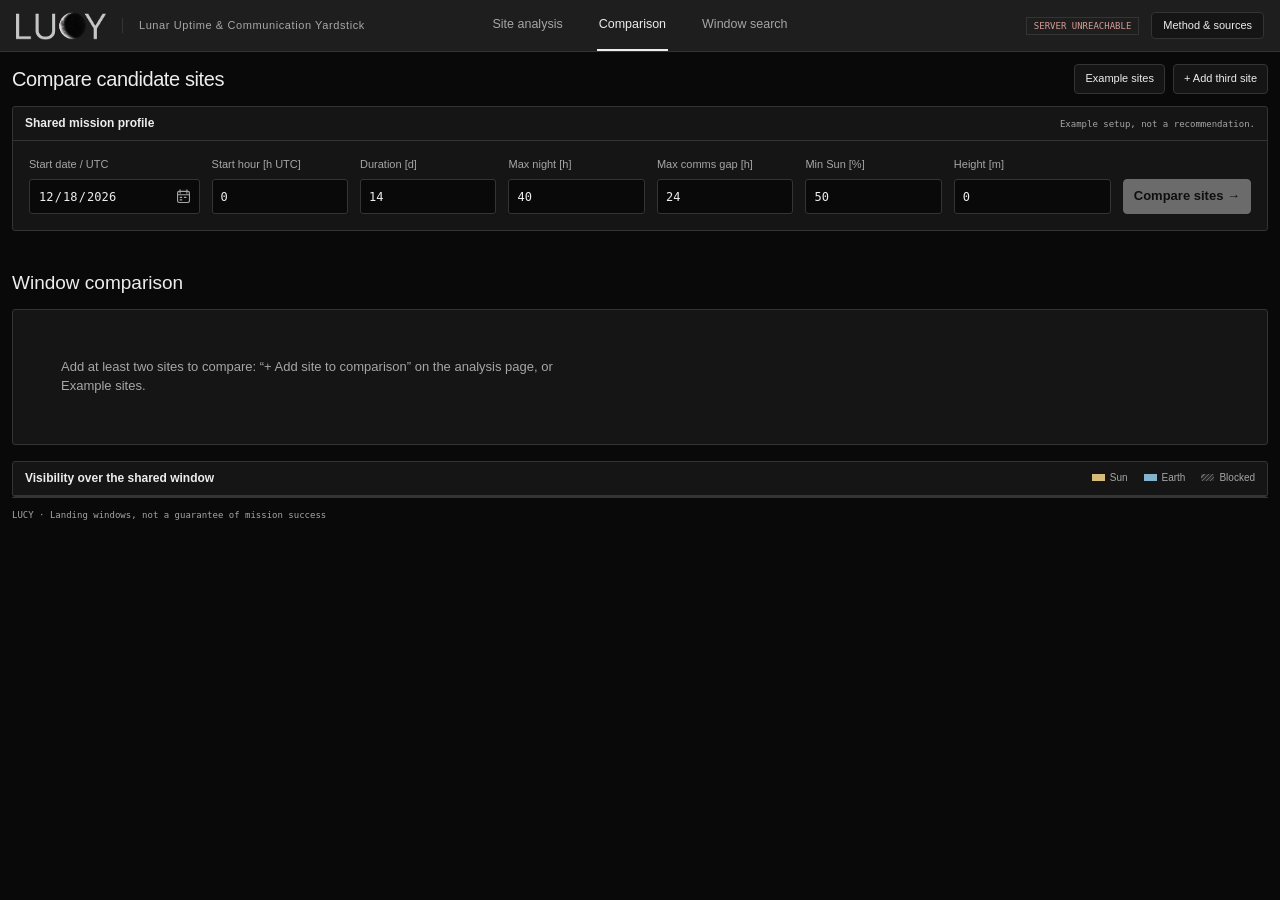
==== commit 029fa4d2: "Put the page tabs in the header, add the logo, favicons and the new product name - One sticky header" ====
--- a/web/compare.html
+++ b/web/compare.html
@@ -3,13 +3,18 @@
 <head>
 <meta charset="utf-8">
 <meta name="viewport" content="width=device-width,initial-scale=1">
-<meta name="description" content="LUCY: compare two or three candidate landing sites near the lunar south pole over one mission window.">
+<meta name="description" content="LUCY (Lunar Uptime &amp; Communication Yardstick): compare two or three candidate landing sites near the lunar south pole over one mission window.">
 <title>LUCY | Compare sites</title>
+<link rel="icon" type="image/png" sizes="32x32" href="assets/img/favicon-32.png">
+<link rel="apple-touch-icon" href="assets/img/favicon-180.png">
 <link rel="stylesheet" href="assets/css/lucy.css">
 </head>
 <body class="comparison-page">
-<header><div class="brand">LUCY</div><div class="product">Lunar uptime calculator</div><span class="mode" id="data-state">Connecting…</span><a class="header-link" href="index.html">Back to workspace</a></header>
+<header>
+<div class="header-brand"><a class="brand" href="index.html"><img src="assets/img/logo.png" alt="LUCY" width="90" height="28"></a><div class="product">Lunar Uptime &amp; Communication Yardstick</div></div>
 <nav aria-label="Primary navigation"><div class="nav-links"><a href="index.html">Site analysis</a><a href="compare.html" aria-current="page">Comparison</a><a href="index.html#search">Window search</a></div></nav>
+<div class="header-tools"><span class="mode" id="data-state">Connecting…</span><button type="button" id="about">Method &amp; sources</button></div>
+</header>
 <div class="workspace-title"><div><h1>Compare candidate sites</h1></div><div class="tools"><button type="button" id="load-examples">Example sites</button><button type="button" id="add-site">+ Add third site</button></div></div>
 <main>
 <section class="panel"><div class="panel-head"><h2>Shared mission profile</h2><span id="example-note">Example setup, not a recommendation.</span></div>
@@ -30,6 +35,24 @@
 <section class="panel comparison-intervals"><div class="panel-head"><h2>Visibility over the shared window</h2><div class="legend-items"><span><i class="sun-key"></i>Sun</span><span><i class="earth-key"></i>Earth</span><span><i class="hidden-key"></i>Blocked</span></div></div><div id="comparison-timelines" class="candidate-grid"></div></section>
 </main>
 <footer><span>LUCY · Landing windows, not a guarantee of mission success</span></footer>
+<dialog id="sources">
+<div class="panel-head"><h2>Method, data &amp; sources</h2><button id="close-sources">Close ×</button></div>
+<div class="dialog-content">
+<h3>What LUCY calculates</h3>
+<p>For a site and a mission window, LUCY checks minute by minute whether the Sun is visible (power) and whether the Earth is visible (direct communication), then compares the longest night, the Sun share and the longest communication gap with the mission's thresholds. The calculation is deterministic and reproducible, with no AI. It shows landing windows that meet the thresholds; it does not guarantee mission success.</p>
+<h3>How visibility is decided</h3>
+<p>Terrain horizon: for every site, the highest terrain elevation angle in 720 directions (0.5° each) out to 150 km, computed from the LOLA elevation model on the lunar sphere. A body is visible when its altitude is above the terrain horizon in its own direction. Sun and Earth positions come from the JPL DE440 ephemeris in the lunar body-fixed frame (MOON_ME), computed locally with Skyfield.</p>
+<h3>Data</h3>
+<ul>
+<li>LOLA south pole elevation model, 80 m per pixel, LDEM_80S_80MPP_ADJ (Barker et al., 2023, PSJ 4:183; NASA GSFC PGDA product 90).</li>
+<li>JPL planetary ephemeris DE440 (de440s.bsp), lunar orientation moon_pa_de440_200625.bpc, frame kernel moon_de440_250416.tf, constants pck00011.tpc (NASA NAIF).</li>
+</ul>
+<h3>Supported domain</h3>
+<p>Within 154 km of the lunar south pole, approximately 84.9–90° S. Dates 2000–2050. Windows 1–60 days. A site outside coverage returns "insufficient terrain data", not a failed assessment.</p>
+<h3>Limits of the model</h3>
+<p>Body centres (no partial Sun disc), no eclipses, direct line of sight to Earth. Window intervals are resolved to a minute; daily charts use 10-minute samples. Search map shares use hourly samples of start times; top search results are recalculated at 1-minute resolution. The map background is shaded LOLA relief with a fixed display light, not the illumination of any date. Crater labels are approximate.</p>
+</div>
+</dialog>
 <div class="notification" id="notification" role="status" hidden></div>
 <script src="assets/js/api.js"></script>
 <script src="assets/js/store.js"></script>
--- a/web/assets/css/lucy.css
+++ b/web/assets/css/lucy.css
@@ -96,7 +96,7 @@
 .section-heading { display: flex; justify-content: space-between; align-items: baseline; margin: 24px 0 12px; gap: 20px; }
 .section-heading h2 { font-size: 20px; font-weight: 500; margin: 0; letter-spacing: -.4px; }
 .section-heading p { margin: 0; color: var(--muted); font-size: 12px; }
-.assessment-panel { margin-bottom: 24px; scroll-margin-top: 78px; }
+.assessment-panel { margin-bottom: 24px; scroll-margin-top: 68px; }
 .assessment { padding: 18px 20px; border-bottom: 1px solid var(--line); }
 .result-label { color: var(--muted); font: 10px var(--mono); }
 .verdict { font-size: 23px; font-weight: 500; margin: 7px 0; letter-spacing: -.3px; }
@@ -419,7 +419,7 @@
 .setup-stage .setup-panel .form-actions .primary { width: 100%; }
 .setup-tail { margin-top: auto; padding-top: 16px; display: flex; justify-content: flex-end; }
 .setup-tail button { background: transparent; color: var(--muted); font-size: 11px; }
-.results-section { display: grid; grid-template-columns: minmax(0,1fr) minmax(0,1fr); align-items: start; gap: 12px; padding-top: 18px; border-top: 1px solid var(--line); scroll-margin-top: 48px; }
+.results-section { display: grid; grid-template-columns: minmax(0,1fr) minmax(0,1fr); align-items: start; gap: 12px; padding-top: 18px; border-top: 1px solid var(--line); scroll-margin-top: 64px; }
 .results-heading { grid-column: 1 / -1; display: flex; justify-content: space-between; align-items: center; gap: 16px; }
 .results-heading h2 { font-size: 20px; font-weight: 500; margin: 0; }
 .results-section > .assessment-panel { grid-column: 1; grid-row: 2; }
@@ -611,13 +611,6 @@
 .data-note.search-height{margin-top:0}
 /* Assessment and Daily geometry side by side: same height. */
 .results-section > .assessment-panel, .results-section > .geometry-panel { align-self: stretch; }
-/* Nearest acceptable window, under the assessment. */
-.next-window{display:flex;flex-wrap:wrap;align-items:center;gap:8px 14px;padding:12px;border-top:1px solid var(--line);font-size:12px}
-.next-window[hidden]{display:none}
-.next-window-label{font:10px var(--mono);letter-spacing:.6px;text-transform:uppercase;color:var(--muted)}
-.next-window b{font:500 13px var(--mono);color:var(--met-color)}
-.next-window button{margin-left:auto;font-size:11px}
-[data-stale=true] .next-window{opacity:.5}
 /* Example scenarios above the mission form. */
 .presets{padding:12px 20px;border-bottom:1px solid var(--line)}
 .presets[hidden]{display:none}
@@ -625,12 +618,112 @@
 .presets-head small{text-transform:none;letter-spacing:0;font:11px var(--sans);cursor:help}
 .preset-buttons{display:grid;grid-template-columns:repeat(2,minmax(0,1fr));gap:6px}
 .preset-buttons button{display:flex;gap:8px;align-items:center;min-width:0;text-align:left;font-size:11px;padding:7px 9px;background:transparent}
-.preset-buttons button span{min-width:0;overflow:hidden;text-overflow:ellipsis;white-space:nowrap}
+.preset-buttons button span{min-width:0;line-height:1.3}
 .preset-buttons button b{font:500 11px var(--mono);color:var(--sun-color)}
-/* Window search: square zone map on the left, top 10 on the right at the same height. */
-.search-body{display:grid;grid-template-columns:minmax(0,1.1fr) minmax(0,1fr);gap:12px;align-items:stretch;margin-bottom:24px}
+/* Site analysis: a square map (the whole raster) as large as the screen height allows, up to
+   55% of the width; the setup panel takes the rest, so no empty band appears on either side. */
+@media(min-width:901px){
+  .setup-stage{--map-side:min(55vw,max(420px,calc(100svh - 186px)))}
+  .setup-stage .layout{grid-template-columns:var(--map-side) minmax(0,1fr)}
+  .setup-stage .analysis-column{align-self:stretch;display:flex}
+  .setup-stage .setup-panel{flex:1;display:flex;flex-direction:column}
+  .setup-stage .setup-panel #mission-form{flex:1;display:flex;flex-direction:column}
+  .setup-stage .setup-panel .form-actions{margin-top:auto}
+}
+/* Wide setup panel: location and interval on the left, profile on the right, scenarios in one row. */
+@media(min-width:1280px){
+  .setup-stage .setup-panel #mission-form{display:grid;grid-template-columns:repeat(2,minmax(0,1fr));grid-template-rows:1fr 1fr auto}
+  .setup-stage #mission-form .location-group{grid-column:1;grid-row:1}
+  .setup-stage #mission-form .interval-group{grid-column:1;grid-row:2}
+  .setup-stage #mission-form .profile-group{grid-column:2;grid-row:1 / 3;border-left:1px solid var(--line)}
+  .setup-stage #mission-form .form-actions{grid-column:1 / -1;grid-row:3}
+  .preset-buttons{grid-template-columns:repeat(4,minmax(0,1fr))}
+  /* The panel is as tall as the map: roomier fields instead of an empty gap. */
+  .setup-stage .presets{padding:14px 20px}
+  .setup-stage .preset-buttons button{padding:10px 12px;font-size:12px}
+  .setup-stage .setup-panel #mission-form fieldset{padding:18px 22px;gap:14px 16px}
+  .setup-stage .setup-panel .group-title{font-size:13px}
+  .setup-stage .setup-panel label{font-size:12px;margin-bottom:6px}
+  .setup-stage .setup-panel input{height:44px;font-size:14px}
+  .setup-stage .setup-panel .unit-input > span:not(.field-error){top:13px}
+  .setup-stage .setup-panel .hint{font-size:11.5px}
+  .setup-stage .setup-panel .form-actions{padding:16px 22px}
+  .setup-stage .setup-panel .form-actions .primary{padding:14px;font-size:14px}
+}
+.setup-stage .map-status{padding:6px 12px;font-size:10px}
+/* Map controls: "Zone" and "?" under the zoom buttons; the help opens over the map. */
+.zoom-tools .zone-button{font:9px var(--mono);letter-spacing:.3px}
+.map .map-help{position:absolute;left:12px;right:64px;bottom:12px;margin:0;padding:10px 12px;border:1px solid #555;background:#111111f0;font-size:11px;line-height:1.7;color:var(--muted);display:block}
+.map .map-help[hidden]{display:none}
+.map .map-help b{color:var(--ink);font-weight:500}
+#map-help-toggle[aria-expanded=true]{background:var(--ink);color:var(--bg)}
+/* Nearest acceptable window: its own section, a minimal assessment of the window it found. */
+.results-section > .next-panel{grid-column:1/-1;margin:0}
+.next-panel[hidden],.next-detail[hidden],.next-text[hidden]{display:none}
+.next-text{margin:0;padding:14px 16px;font-size:12px;color:var(--muted)}
+.next-text[data-kind=ok]{color:var(--met-color)}
+.next-period{display:flex;flex-wrap:wrap;align-items:center;gap:10px 14px;padding:12px 16px;border-bottom:1px solid var(--line)}
+.next-period strong{font:500 14px var(--mono)}
+.next-period button{margin-left:auto;font-size:11px}
+.next-metrics{display:grid;grid-template-columns:repeat(4,minmax(0,1fr))}
+.next-metrics > div{padding:10px 16px;min-width:0}
+.next-metrics > div + div{border-left:1px solid var(--line)}
+.next-metrics small{display:block;font-size:11px;color:var(--muted)}
+.next-metrics strong{display:block;margin:4px 0 2px;font:20px var(--mono);color:var(--body-color)}
+.next-metrics span{font:10px var(--mono);color:var(--muted)}
+.next-metrics .meter{margin:8px 0 0}
+.next-metrics .meter i{background:var(--body-color)}
+.next-timeline{padding:4px 16px 12px;border-top:1px solid var(--line)}
+.next-timeline .track-row{margin:8px 0}
+.next-timeline .track{height:10px}
+.next-timeline .track i:not(.off){background:var(--body-color)}
+[data-stale=true] .next-panel{opacity:.5}
+@media(max-width:760px){.next-metrics{grid-template-columns:repeat(2,minmax(0,1fr))}.next-metrics > div:nth-child(3){border-left:0}.next-metrics > div:nth-child(n+3){border-top:1px solid var(--line)}}
+/* Window search: zone map on the left; search settings above the top 10 on the right. */
+.search-body{display:grid;grid-template-columns:minmax(0,1.1fr) minmax(0,1fr);grid-template-rows:auto minmax(0,1fr);gap:12px;margin-bottom:24px}
 .search-body > .panel{margin:0;display:flex;flex-direction:column;min-width:0}
+.search-body > .search-map-panel{grid-column:1;grid-row:1 / 3}
+.search-body > .search-form-panel{grid-column:2;grid-row:1}
+.search-body > .search-top-panel{grid-column:2;grid-row:2}
 .search-body .search-map{height:auto;aspect-ratio:1/1}
+.search-form-panel .search-controls{display:grid;grid-template-columns:repeat(3,minmax(0,1fr));gap:10px 12px;padding:12px}
+.search-form-panel .search-controls .field{width:auto;margin:0;min-width:0}
+.search-form-panel .search-controls > button{grid-column:1;margin:0;align-self:end}
+.search-form-panel .search-controls .hint{grid-column:2 / -1;max-width:none;margin:0;align-self:center}
+.search-form-panel .search-height{margin:0;padding:0 12px 12px}
 .search-top-panel .search-table-wrap{flex:1 1 0;min-height:0;contain:size;overflow:auto}
 .search-top-panel .search-table-wrap table{min-width:820px}
-@media(max-width:1000px){.search-body{grid-template-columns:minmax(0,1fr)}.search-top-panel .search-table-wrap{flex:none;contain:none;max-height:520px}}
+@media(max-width:1000px){
+  .search-body{grid-template-columns:minmax(0,1fr);grid-template-rows:none}
+  .search-body > .search-map-panel,.search-body > .search-form-panel,.search-body > .search-top-panel{grid-column:1;grid-row:auto}
+  .search-top-panel .search-table-wrap{flex:none;contain:none;max-height:520px}
+}
+@media(max-width:600px){.search-form-panel .search-controls{grid-template-columns:repeat(2,minmax(0,1fr))}.search-form-panel .search-controls .hint{grid-column:1 / -1}}
+/* Window search on a wide screen: the square map is exactly as high as the screen allows. */
+@media(min-width:1001px){
+  .search-body{--sq:max(360px,calc(100svh - 244px));grid-template-columns:calc(var(--sq) + 2px) minmax(0,1fr);margin-bottom:12px}
+  .search-body .search-map{aspect-ratio:auto;height:var(--sq)}
+  .search-form-panel .search-controls{grid-template-columns:repeat(4,minmax(0,1fr))}
+  .search-form-panel .search-controls .hint{grid-column:2 / -1}
+}
+/* Header: logo and name, the page tabs and the tools in one bar that stays on top. Its colour is
+   the logo's own background, so the logo needs no box. */
+header{position:sticky;top:0;z-index:9;display:grid;grid-template-columns:minmax(0,1fr) auto minmax(0,1fr);align-items:stretch;gap:16px;min-height:52px;padding:0 16px;background:#1e1e1e;border-bottom:1px solid var(--line)}
+.header-brand{display:flex;align-items:center;gap:16px;min-width:0}
+header .brand{display:block;line-height:0;letter-spacing:0;font-size:0}
+header .brand img{display:block;height:28px;width:auto}
+header .product{padding-left:16px;font-size:11px;letter-spacing:.6px;line-height:1.35;color:#a8a8a8;white-space:nowrap;overflow:hidden;text-overflow:ellipsis;min-width:0}
+header nav{position:static;display:flex;grid-template-columns:none;min-height:0;padding:0;border:0;background:transparent}
+header .nav-links{grid-column:auto;align-items:stretch;gap:32px}
+header nav button,header nav .nav-links a{padding:0 2px;font-size:12.5px;border-bottom-width:2px;align-self:stretch;display:inline-flex;align-items:center}
+.header-tools{display:flex;align-items:center;justify-content:flex-end;gap:12px;min-width:0}
+.header-tools button{font-size:11px;padding:5px 11px;white-space:nowrap}
+@media(max-width:1100px){header .product{display:none}}
+@media(max-width:760px){
+  header{grid-template-columns:auto minmax(0,1fr);min-height:0;padding:8px 12px 0;row-gap:4px}
+  .header-tools{grid-column:2;grid-row:1}
+  header nav{grid-column:1 / -1;grid-row:2;justify-content:center}
+  header .nav-links{gap:20px}
+  header nav button,header nav .nav-links a{padding:10px 0;font-size:12px}
+  header .mode{display:none}
+}
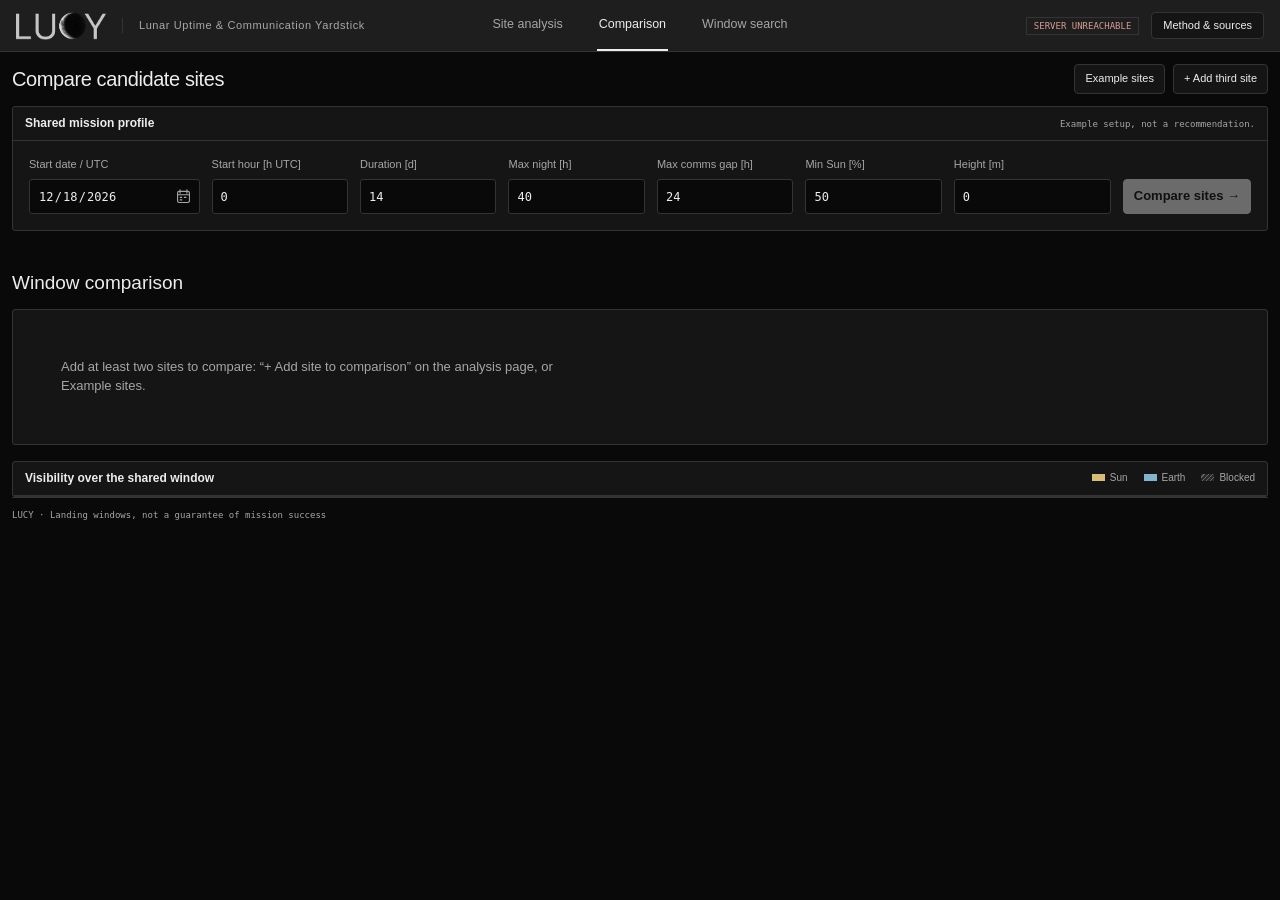
==== commit ca45bc6b: "Open with a calculated example, show the JPL Horizons check, add physics notes, widen the site view " ====
--- a/web/compare.html
+++ b/web/compare.html
@@ -42,6 +42,19 @@
 <p>For a site and a mission window, LUCY checks minute by minute whether the Sun is visible (power) and whether the Earth is visible (direct communication), then compares the longest night, the Sun share and the longest communication gap with the mission's thresholds. The calculation is deterministic and reproducible, with no AI. It shows landing windows that meet the thresholds; it does not guarantee mission success.</p>
 <h3>How visibility is decided</h3>
 <p>Terrain horizon: for every site, the highest terrain elevation angle in 720 directions (0.5° each) out to 150 km, computed from the LOLA elevation model on the lunar sphere. A body is visible when its altitude is above the terrain horizon in its own direction. Sun and Earth positions come from the JPL DE440 ephemeris in the lunar body-fixed frame (MOON_ME), computed locally with Skyfield.</p>
+<h3>Check against JPL Horizons</h3>
+<p>Sun and Earth directions from LUCY compared with JPL Horizons (apparent, airless, observer on the lunar surface). 54 directions: 3 sites, Sun and Earth, 9 times between 2000 and 2050. <b>Largest difference 0.000022°</b>, check limit 0.01°. Sample for 2026-11-14 00:00 UTC, each cell Horizons / LUCY in degrees:</p>
+<div class="table-scroll"><table class="check-table">
+<thead><tr><th>Site</th><th>Body</th><th>Azimuth</th><th>Altitude</th><th>Difference</th></tr></thead>
+<tbody>
+<tr><td>-89.5°, 0.0° E</td><td>Sun</td><td>126.6273 / 126.6273</td><td>1.2583 / 1.2583</td><td>&lt; 0.000001</td></tr>
+<tr><td>-89.5°, 0.0° E</td><td>Earth</td><td>358.7734 / 358.7734</td><td>-4.1485 / -4.1486</td><td>0.000019</td></tr>
+<tr><td>-85.5°, 90.0° E</td><td>Sun</td><td>36.7755 / 36.7755</td><td>5.1654 / 5.1654</td><td>&lt; 0.000001</td></tr>
+<tr><td>-85.5°, 90.0° E</td><td>Earth</td><td>269.1226 / 269.1226</td><td>-4.7309 / -4.7309</td><td>0.000019</td></tr>
+<tr><td>-87.0°, -120.0° E</td><td>Sun</td><td>246.5713 / 246.5713</td><td>0.3647 / 0.3647</td><td>&lt; 0.000001</td></tr>
+<tr><td>-87.0°, -120.0° E</td><td>Earth</td><td>118.5366 / 118.5366</td><td>-6.0865 / -6.0866</td><td>0.000019</td></tr>
+</tbody></table></div>
+<p class="data-note">This checks body directions; the terrain horizon is not part of it. Horizons values fetched 2026-11-14 (Horizons uses DE441). Reproduce: <code>python scripts/verify_ephemeris.py</code>; reference file <code>tests/fixtures/horizons_reference.json</code>.</p>
 <h3>Data</h3>
 <ul>
 <li>LOLA south pole elevation model, 80 m per pixel, LDEM_80S_80MPP_ADJ (Barker et al., 2023, PSJ 4:183; NASA GSFC PGDA product 90).</li>
--- a/web/assets/css/lucy.css
+++ b/web/assets/css/lucy.css
@@ -31,7 +31,6 @@
 nav button { border: 0; border-bottom: 2px solid transparent; border-radius: 0; background: transparent; padding: 14px 0; color: var(--muted); font-size: 12px; }
 nav button[aria-selected=true] { color: var(--ink); border-bottom-color: var(--ink); }
 nav button:hover { background: transparent; color: var(--ink); }
-.nav-note { margin-left: auto; align-self: center; color: var(--muted); font: 10px var(--mono); }
 .workspace-title, main, footer { width: min(1280px, 94%); margin-left: auto; margin-right: auto; }
 .workspace-title { padding: 22px 0 18px; display: flex; align-items: center; gap: 18px; }
 .workspace-title h1 { font-size: clamp(22px, 2vw, 28px); font-weight: 500; line-height: 1.3; letter-spacing: -.8px; margin: 7px 0 8px; }
@@ -39,8 +38,6 @@
 .code { color: var(--muted); font: 10px var(--mono); letter-spacing: 1px; }
 .tools { display: flex; gap: 8px; margin-left: auto; flex-shrink: 0; }
 .tools button { font-size: 11px; }
-.section-jumps { display: flex; flex-wrap: wrap; gap: 8px; margin: 0 0 14px; }
-.section-jumps button { font-size: 11px; padding: 7px 12px; color: var(--muted); }
 .layout { display: grid; grid-template-columns: repeat(2, minmax(0, 1fr)); gap: 16px; align-items: start; margin-bottom: 24px; }
 .panel { border: 1px solid var(--line); border-radius: 6px; background: var(--paper); min-width: 0; overflow: hidden; }
 .panel-head { min-height: 44px; display: flex; gap: 12px; justify-content: space-between; align-items: center; padding: 11px 16px; border-bottom: 1px solid var(--line); }
@@ -75,10 +72,8 @@
 .map-image, .graticule { position: absolute; inset: 0; width: 100%; height: 100%; pointer-events: none; transform-origin: center; }
 .map-image { object-fit: contain; filter: grayscale(1) contrast(1.06); }
 .graticule { opacity: .38; }
-.map-tag, .map-axis, .map-bottom, .map-scale { position: absolute; font: 9px var(--mono); color: var(--map-ink); background: #090909e6; padding: 6px 8px; pointer-events: none; }
-.map-tag { top: 16px; left: 16px; }
+.map-axis, .map-scale { position: absolute; font: 9px var(--mono); color: var(--map-ink); background: #090909e6; padding: 6px 8px; pointer-events: none; }
 .map-axis { top: 16px; right: 16px; }
-.map-bottom { bottom: 16px; left: 16px; }
 .map-scale { bottom: 16px; right: 16px; }
 .zoom-tools { position: absolute; top: 54px; right: 20px; display: flex; flex-direction: column; gap: 5px; }
 .zoom-tools button { width: 34px; height: 34px; padding: 0; background: var(--dark); font: 17px var(--mono); }
@@ -93,12 +88,8 @@
 .under-map > div + div { border-left: 1px solid var(--line); }
 .under-map small { font-size: 10px; color: var(--muted); }
 .under-map strong { display: block; font: 11px var(--mono); margin-top: 8px; }
-.section-heading { display: flex; justify-content: space-between; align-items: baseline; margin: 24px 0 12px; gap: 20px; }
-.section-heading h2 { font-size: 20px; font-weight: 500; margin: 0; letter-spacing: -.4px; }
-.section-heading p { margin: 0; color: var(--muted); font-size: 12px; }
 .assessment-panel { margin-bottom: 24px; scroll-margin-top: 68px; }
 .assessment { padding: 18px 20px; border-bottom: 1px solid var(--line); }
-.result-label { color: var(--muted); font: 10px var(--mono); }
 .verdict { font-size: 23px; font-weight: 500; margin: 7px 0; letter-spacing: -.3px; }
 .assessment p { margin: 0; color: var(--muted); font-size: 13px; }
 .criteria-grid { display: grid; grid-template-columns: repeat(3,minmax(0,1fr)); }
@@ -140,7 +131,6 @@
 .outputs { display: grid; grid-template-columns: repeat(2,minmax(0,1fr)); gap: 16px; margin-bottom: 40px; }
 .chart { width: 100%; height: 230px; display: block; }
 .chart text { fill: var(--muted); font: 9px var(--mono); }
-.chart-wrap { padding: 20px; }
 .data-note { padding: 11px 16px; border-top: 1px solid var(--line); color: var(--muted); font-size: 11px; }
 table { border-collapse: collapse; width: 100%; font-size: 12px; }
 th { text-align: left; color: var(--muted); background: var(--dark); font-size: 11px; font-weight: 500; }
@@ -160,6 +150,11 @@
 .dialog-content h3 { font-size: 14px; margin-top: 24px; }
 .dialog-content p, .dialog-content li { color: var(--muted); font-size: 12px; }
 .dialog-content li { margin: 10px 0; }
+.dialog-content .table-scroll{overflow-x:auto}
+.check-table{width:100%;border-collapse:collapse;font:11px/1.5 var(--mono);color:var(--muted)}
+.check-table th,.check-table td{padding:4px 8px;border-bottom:1px solid var(--line);text-align:left;white-space:nowrap}
+.check-table th{color:var(--ink);font-weight:500}
+.dialog-content code{font:11px var(--mono);color:var(--ink)}
 .notification { position: fixed; bottom: 24px; left: 50%; transform: translateX(-50%); max-width: 90vw; background: var(--ink); color: var(--bg); padding: 12px 20px; font-size: 12px; border-radius: 4px; z-index: 10; }
 [hidden] { display: none !important; }
 @media(max-width:1100px) {
@@ -180,32 +175,26 @@
   .mode { font-size: 8px; }
   header button { font-size: 10px; }
   nav { gap: 22px; padding: 0 4%; }
-  .nav-note { display: none; }
   .workspace-title { padding: 24px 0; }
   .tools { flex-wrap: wrap; }
   .layout { grid-template-columns: minmax(0,1fr); }
   .map-panel { position: static; }
   .map { height: auto; aspect-ratio: 1 / 1; }
-  .map-tag { font-size: 8px; max-width: 65%; }
   .map-toolbar { gap: 10px; padding: 12px; }
   .map-toolbar > span { font-size: 8px; }
   .map-scale { display: none; }
   .criteria-grid { grid-template-columns: minmax(0,1fr); }
   .criterion + .criterion { border-left: 0; border-top: 1px solid var(--line); }
   .reading span { width: auto; margin-left: auto; }
-  .section-heading { align-items: flex-start; flex-direction: column; gap: 6px; }
   .legend-items { width: 100%; margin-left: 0; }
   .panel-head { flex-wrap: wrap; }
   .secondary-view table { min-width: 600px; }
   .empty { padding: 28px; }
-  .chart-wrap { padding: 12px; }
 }
 @media(prefers-reduced-motion:reduce) { *, *::before, *::after { scroll-behavior: auto !important; } }
 
 
 /* Contract-specific controls and local asynchronous states. All assets are local. */
-.preview-bar{width:min(1280px,94%);margin:0 auto 14px;display:flex;align-items:center;gap:12px;padding:12px 16px;border:1px dashed var(--line);border-radius:4px;color:var(--muted);font:10px var(--mono)}
-.preview-bar>span{flex:1}.preview-bar label{margin:0;font:10px var(--mono)}.preview-bar select{width:220px;padding:7px;font:10px var(--mono)}
 .optional{color:var(--muted);font-size:10px;margin-left:5px}
 .field-error{display:block;color:var(--ink);font-size:11px;line-height:1.5;margin-top:6px}.field-error:empty{display:none}
 .unit-input{flex-wrap:wrap}.unit-input>.field-error{position:static;width:100%;font:11px/1.5 var(--sans);order:2}
@@ -215,11 +204,14 @@
 .inline-message[data-kind=input]{border-left:3px solid var(--ink)}
 .secondary-metrics{padding:16px 20px;display:flex;flex-wrap:wrap;gap:12px 24px;border-top:1px solid var(--line);font-size:12px;color:var(--muted)}
 .secondary-metrics b{font:14px var(--mono);color:var(--ink);margin-left:8px}.secondary-metrics .profile-label{width:100%;font-size:11px}.secondary-metrics .profile-label b{font-size:11px}
-.geometry-panel{margin-bottom:24px}.geometry-controls{padding:18px 24px;display:flex;flex-wrap:wrap;align-items:center;gap:16px;border-bottom:1px solid var(--line)}
+.geometry-panel{margin-bottom:24px}
+.physics-notes{display:grid;grid-template-columns:1fr 1fr;border-top:1px solid var(--line)}
+.physics-notes>div{padding:14px 24px}.physics-notes>div+div{border-left:1px solid var(--line)}
+.physics-notes h3{font-size:12px;font-weight:500;margin:0 0 6px}.physics-notes p{margin:0;color:var(--muted);font-size:11px;line-height:1.55}
+@media (max-width:700px){.physics-notes{grid-template-columns:1fr}.physics-notes>div+div{border-left:0;border-top:1px solid var(--line)}}.geometry-controls{padding:18px 24px;display:flex;flex-wrap:wrap;align-items:center;gap:16px;border-bottom:1px solid var(--line)}
 .geometry-controls label{margin:0}.geometry-controls input{width:170px}.geometry-controls>span{margin-left:auto;color:var(--muted);font-size:11px}
 .geometry-charts{display:grid;grid-template-columns:1fr 1fr}.geometry-charts>div{padding:20px;min-width:0}.geometry-charts>div+div{border-left:1px solid var(--line)}
 .geometry-charts h3{font-size:13px;font-weight:500;margin:0 0 12px}.geometry-charts .chart{height:210px}
-.geometry-explainer{padding:20px 24px;border-top:1px solid var(--line);display:flex;gap:24px;font-size:12px}.geometry-explainer b{white-space:nowrap;font-weight:500}.geometry-explainer span{color:var(--muted)}
 .interval-details{border-top:1px solid var(--line)}.interval-details summary{padding:16px 24px;cursor:pointer;color:var(--muted);font-size:12px}.interval-details>div{max-height:360px;overflow:auto}
 .track button.interval{height:100%;min-width:2px;padding:0;border:0;border-radius:0;background:#c8c8c8;flex-shrink:1}.track button.interval.off{background:repeating-linear-gradient(135deg,#292929,#292929 2px,#666 2px,#666 3px)}
 .track button.interval:hover{box-shadow:inset 0 0 0 1px #fff;filter:brightness(1.25)}.track button.interval:focus-visible{outline-offset:-2px;outline:2px solid #fff}
@@ -232,20 +224,19 @@
 [data-loading=true] #search-grid circle{pointer-events:none}
 [data-pulse=true]{animation:marker-pulse 1.5s ease-in-out infinite}
 .spinner{display:inline-block;width:12px;height:12px;border:1.5px solid currentColor;border-right-color:transparent;border-radius:50%;vertical-align:-2px;margin-right:8px;animation:spin .9s linear infinite}
-.compare-toolbar{display:flex;align-items:center;flex-wrap:wrap;gap:12px;padding:20px 24px}.compare-toolbar p{flex:1;min-width:220px;color:var(--muted);font:11px/1.7 var(--mono);margin:0}
 #comparison{overflow-x:auto}#comparison table{min-width:700px;table-layout:fixed}#comparison th:first-child,#comparison td:first-child{width:25%}#comparison td{vertical-align:top;font-size:11px;line-height:1.8;overflow-wrap:anywhere}#comparison th button{font-size:10px;padding:4px 8px;margin-top:8px}
 #search-view{overflow:visible;background:transparent;border:0}#search-view>.panel{margin-bottom:24px}.search-map-panel{margin-top:24px}
 .search-map{height:440px;position:relative;background:#090909}.search-map svg{display:block;width:100%;height:100%;padding:18px}
 .search-map svg [data-grid]{cursor:crosshair}.search-map svg [data-grid]:hover{stroke:white;stroke-width:.6}
 .search-overlay{position:absolute;top:50%;left:50%;transform:translate(-50%,-50%);border:1px solid #777;background:#111e;padding:20px 30px;text-align:center;pointer-events:none;max-width:90%}
 .search-overlay strong{display:block;font-size:16px;font-weight:500}.search-overlay small{display:block;color:var(--muted);margin-top:8px}
-.map-legend{padding:16px 24px;display:flex;flex-wrap:wrap;gap:16px;align-items:center;color:var(--muted);font-size:11px}.gray-ramp{height:8px;width:120px;background:linear-gradient(90deg,#303030,#f3f3f3)}
+.map-legend{padding:16px 24px;display:flex;flex-wrap:wrap;gap:16px;align-items:center;color:var(--muted);font-size:11px}
 .search-table-wrap{overflow:auto}.search-table-wrap table{min-width:1000px}.search-table-wrap th button{padding:0;border:0;background:none;text-align:inherit;font-size:10px;color:var(--muted)}.search-table-wrap th button[aria-pressed=true]{color:var(--ink)}.search-table-wrap td{font-size:11px}.search-table-wrap td button{font-size:10px;white-space:nowrap}
 .geometry-panel table,.outputs table{table-layout:fixed}.outputs td{overflow-wrap:anywhere}
 .search-controls{align-items:flex-start}.search-controls>button{align-self:center;margin-top:20px}
 @keyframes skeleton-shift{to{background-position:-200% 0}}@keyframes spin{to{transform:rotate(360deg)}}@keyframes marker-pulse{50%{box-shadow:0 0 0 8px #ffffff18}}
-@media(max-width:1000px){.preview-bar{flex-wrap:wrap}.preview-bar>span{flex-basis:100%}.geometry-charts{grid-template-columns:1fr}.geometry-charts>div+div{border-left:0;border-top:1px solid var(--line)}.geometry-controls>span{margin-left:0}.geometry-explainer{flex-direction:column;gap:8px}}
-@media(max-width:760px){.preview-bar select{flex:1;min-width:150px}.window-skeleton{grid-template-columns:1fr}.search-map{height:360px}.geometry-charts>div{padding:14px}.secondary-metrics{flex-direction:column;gap:14px}.search-controls .field{width:100%}.search-controls>button{margin-top:0}.geometry-controls{padding:18px}.preview-bar{font-size:9px}.interval-details table{min-width:550px}.interval-details{overflow:auto}}
+@media(max-width:1000px){.geometry-charts{grid-template-columns:1fr}.geometry-charts>div+div{border-left:0;border-top:1px solid var(--line)}.geometry-controls>span{margin-left:0}}
+@media(max-width:760px){.window-skeleton{grid-template-columns:1fr}.search-map{height:360px}.geometry-charts>div{padding:14px}.secondary-metrics{flex-direction:column;gap:14px}.search-controls .field{width:100%}.search-controls>button{margin-top:0}.geometry-controls{padding:18px}.interval-details table{min-width:550px}.interval-details{overflow:auto}}
 @media(prefers-reduced-motion:reduce){.skeleton,.spinner,[data-pulse=true]{animation:none!important}}
 .previous-value{display:block;opacity:.4;margin-bottom:8px}
 [data-error=true] .criteria-grid,[data-error=true] .assessment,[data-error=true] .secondary-metrics{opacity:.4}
@@ -329,7 +320,7 @@
 .outputs { grid-template-columns: repeat(2,minmax(0,1fr)); gap: 12px; margin-bottom: 16px; }
 td, th { padding: 8px 12px; }
 footer { padding: 12px 0; }
-.compare-toolbar, .search-controls { padding: 12px; gap: 12px; }
+.search-controls { padding: 12px; gap: 12px; }
 #comparison td { line-height: 1.5; }
 #search-view > .panel, .search-map-panel { margin: 0 0 12px; }
 .map-legend { padding: 10px 12px; }
@@ -403,7 +394,6 @@
 nav .nav-links a { display: inline-flex; align-items: center; gap: 6px; padding: 8px 0; color: var(--muted); border-bottom: 2px solid transparent; text-decoration: none; font-size: 12px; }
 nav .nav-links a:hover { color: var(--ink); }
 nav .nav-links a[aria-current=page] { color: var(--ink); border-bottom-color: var(--ink); }
-.header-link { font-size: 11px; text-decoration: none; padding: 6px 10px; border: 1px solid var(--line); border-radius: 3px; }
 .setup-stage { min-height: calc(100svh - 126px); display: flex; flex-direction: column; padding-bottom: 20px; }
 .setup-stage .layout { grid-template-columns: minmax(0,min(45vw,calc(100svh - 220px),650px)) minmax(380px,1fr); gap: 20px; margin-bottom: 0; }
 .setup-stage .map-panel { align-self: start; }
@@ -540,7 +530,6 @@
 .graticule circle, .graticule path { fill: none; stroke: #ffffff; stroke-opacity: .28; stroke-width: calc(var(--stroke, 1) * .8); vector-effect: none; }
 .graticule .zone { stroke-opacity: .7; stroke-dasharray: calc(var(--stroke, 1) * 4) calc(var(--stroke, 1) * 4); stroke-width: calc(var(--stroke, 1) * 1.1); }
 .graticule text { fill: #e0e0e0; fill-opacity: .85; font: calc(var(--stroke, 1) * 9px) var(--mono); }
-.map.grid-off .graticule { display: none; }
 .overlay { position: absolute; inset: 0; pointer-events: none; }
 .flabel { position: absolute; transform: translate(9px, -50%); font: 10px var(--mono); white-space: nowrap; color: #eee; text-shadow: 0 0 3px #000, 0 0 6px #000; display: none; }
 .flabel::before { content: ""; position: absolute; left: -10px; top: 50%; width: 4px; height: 4px; margin-top: -2px; border-radius: 50%; background: #eee; box-shadow: 0 0 0 1px #000; }
@@ -598,6 +587,10 @@
 .s3d-key{display:inline-block;width:8px;height:8px;border-radius:50%;background:var(--body-color)}
 .s3d-tools{top:44px;right:10px;background:none;padding:0;display:flex;gap:6px;pointer-events:auto}
 .s3d-tools button{padding:5px 9px;font-size:10px;background:#111e}
+.s3d-modes{display:flex}.s3d-modes button{border-radius:0}.s3d-modes button+button{border-left:0}
+.s3d-modes button[aria-pressed=true]{background:var(--ink);color:var(--bg)}
+.site3d[data-mode=overview] [data-look],.site3d[data-mode=overview] [data-for=observer],.site3d[data-mode=observer] [data-for=overview]{display:none}
+.site3d[data-mode=overview] .s3d-bodies i{display:none}
 .s3d-note{right:10px;bottom:62px;max-width:340px;color:#9a9a9a;font-size:9px;text-align:right}
 .s3d-status{position:absolute;inset:0;display:flex;align-items:center;justify-content:center;font:11px var(--mono);color:var(--muted);background:#020203cc}
 .s3d-status[hidden]{display:none}
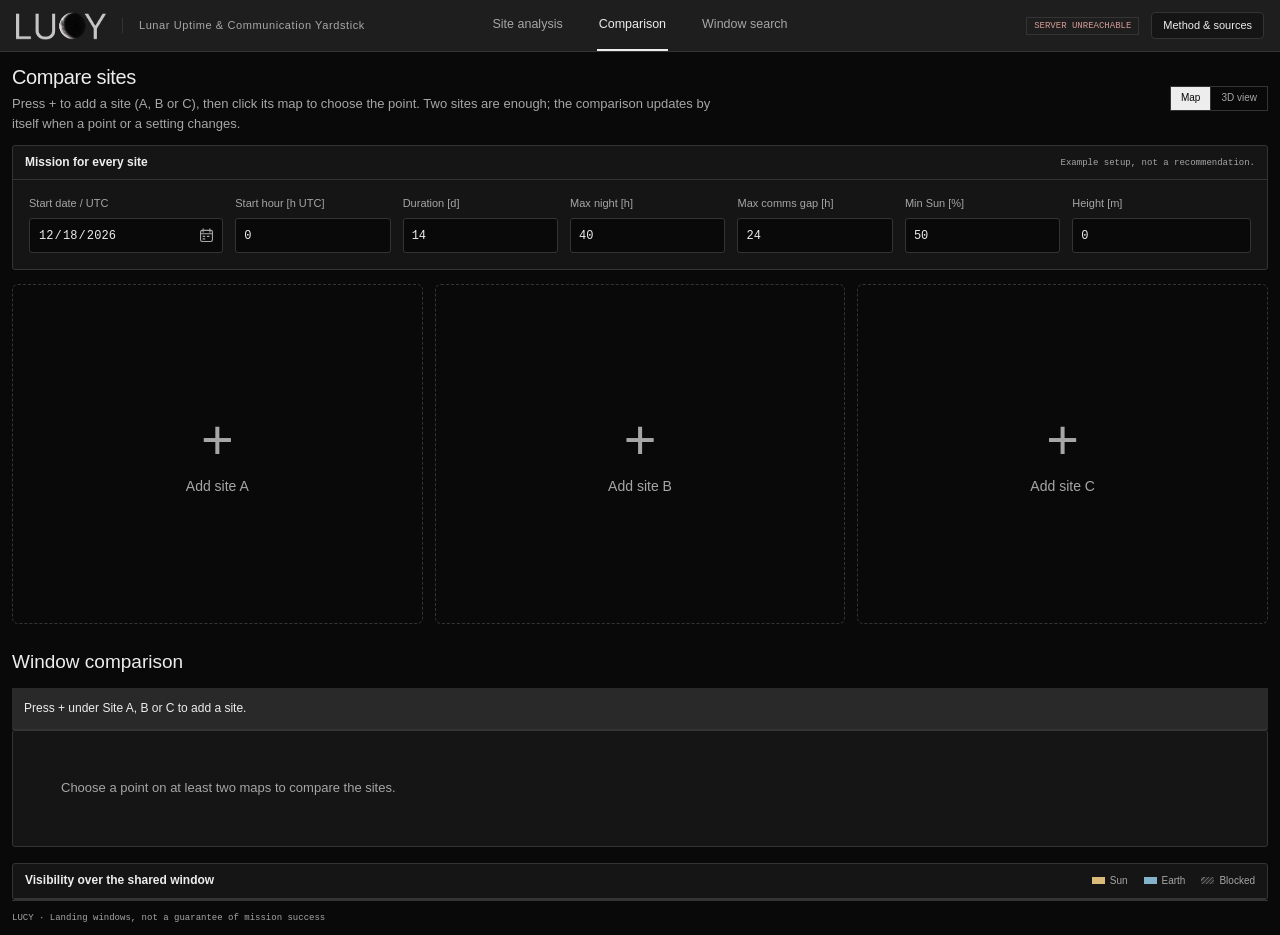
==== commit 2282f199: "Redesign the first screen as one question and an answer card, rebuild the comparison page as three s" ====
--- a/web/compare.html
+++ b/web/compare.html
@@ -15,9 +15,9 @@
 <nav aria-label="Primary navigation"><div class="nav-links"><a href="index.html">Site analysis</a><a href="compare.html" aria-current="page">Comparison</a><a href="index.html#search">Window search</a></div></nav>
 <div class="header-tools"><span class="mode" id="data-state">Connecting…</span><button type="button" id="about">Method &amp; sources</button></div>
 </header>
-<div class="workspace-title"><div><h1>Compare candidate sites</h1></div><div class="tools"><button type="button" id="load-examples">Example sites</button><button type="button" id="add-site">+ Add third site</button></div></div>
+<div class="workspace-title"><div><h1>Compare sites</h1><p class="page-sub">Press + to add a site (A, B or C), then click its map to choose the point. Two sites are enough; the comparison updates by itself when a point or a setting changes.</p></div><div class="tools"><div class="view-switch" id="cmp-switch" role="group" aria-label="Site cards view"><button type="button" id="cmp-map" aria-pressed="true">Map</button><button type="button" id="cmp-3d" aria-pressed="false" hidden>3D view</button></div></div></div>
 <main>
-<section class="panel"><div class="panel-head"><h2>Shared mission profile</h2><span id="example-note">Example setup, not a recommendation.</span></div>
+<section class="panel"><div class="panel-head"><h2>Mission for every site</h2><span id="example-note">Example setup, not a recommendation.</span></div>
 <form id="compare-profile" class="compare-profile" novalidate>
 <div class="field"><label for="start">Start date / UTC</label><input id="start" type="date" min="2000-01-01" max="2050-12-31" value="2026-12-18" required><span class="field-error" id="error-start" role="alert"></span></div>
 <div class="field"><label for="hour">Start hour [h UTC]</label><input id="hour" type="number" min="0" max="23" step="1" value="0" required><span class="field-error" id="error-hour" role="alert"></span></div>
@@ -26,9 +26,8 @@
 <div class="field"><label for="gap">Max comms gap [h]</label><input id="gap" type="number" min="0" step="any" value="24" required><span class="field-error" id="error-gap" role="alert"></span></div>
 <div class="field"><label for="sun">Min Sun [%]</label><input id="sun" type="number" min="0" max="100" step="any" value="50" required><span class="field-error" id="error-sun" role="alert"></span></div>
 <div class="field"><label for="height">Height [m]</label><input id="height" type="number" min="0" max="100" step="any" value="0" required><span class="field-error" id="error-height" role="alert"></span></div>
-<button class="primary" type="submit" id="compare-run">Compare sites →</button>
 </form></section>
-<form id="candidate-form" class="candidate-grid" aria-label="Candidate coordinates" novalidate></form>
+<div class="site-cards" id="site-cards"></div>
 <div class="comparison-summary"><h2>Window comparison</h2><span id="comparison-window" class="mono"></span></div>
 <div id="comparison-message" class="inline-message" role="status" hidden></div>
 <section class="panel comparison-matrix"><div id="comparison-matrix"></div></section>
@@ -67,9 +66,12 @@
 </div>
 </dialog>
 <div class="notification" id="notification" role="status" hidden></div>
+<script src="assets/js/features.js"></script>
 <script src="assets/js/api.js"></script>
 <script src="assets/js/store.js"></script>
+<script src="assets/js/map.js"></script>
 <script src="assets/js/compare.js"></script>
 <script src="assets/js/date-picker.js"></script>
+<script type="module" src="assets/js/site3d.js"></script>
 </body>
 </html>
--- a/web/assets/css/lucy.css
+++ b/web/assets/css/lucy.css
@@ -155,6 +155,9 @@
 .check-table th,.check-table td{padding:4px 8px;border-bottom:1px solid var(--line);text-align:left;white-space:nowrap}
 .check-table th{color:var(--ink);font-weight:500}
 .dialog-content code{font:11px var(--mono);color:var(--ink)}
+.check-panel{margin-bottom:40px}.check-panel .table-scroll{overflow-x:auto;padding:0 16px 8px}
+.check-intro{margin:0;padding:14px 16px;color:var(--muted);font-size:12px;line-height:1.55}
+.check-panel code{font:11px var(--mono);color:var(--ink)}
 .notification { position: fixed; bottom: 24px; left: 50%; transform: translateX(-50%); max-width: 90vw; background: var(--ink); color: var(--bg); padding: 12px 20px; font-size: 12px; border-radius: 4px; z-index: 10; }
 [hidden] { display: none !important; }
 @media(max-width:1100px) {
@@ -437,7 +440,7 @@
 input[aria-invalid=true] { outline: 1px solid var(--unmet-color); outline-offset: 1px; border-color: var(--unmet-color); box-shadow: none; }
 input[type=range]:focus-visible { outline: 1px solid var(--muted); outline-offset: 3px; box-shadow: none; }
 /* Dedicated comparison page: common inputs, aligned columns, shared time axis. */
-.compare-profile { display: grid; grid-template-columns: 1.25fr repeat(5,minmax(80px,1fr)) 1.15fr auto; align-items: start; gap: 12px; padding: 16px; }
+.compare-profile { display: grid; grid-template-columns: 1.25fr repeat(5,minmax(80px,1fr)) 1.15fr; align-items: start; gap: 12px; padding: 16px; }
 .compare-profile .field { min-width: 0; margin: 0; }
 .compare-profile label { font-size: 11px; margin-bottom: 6px; }
 .compare-profile input { height: 35px; padding: 6px 8px; font-size: 12px; }
@@ -520,7 +523,8 @@
 .comparison-matrix [data-stale=true] td{opacity:.45}
 
 /* Map: the world layer is scaled and moved by map.js; overlays stay in screen pixels. */
-.map { overscroll-behavior: none; touch-action: none; outline: none; }
+/* A plain wheel over the map scrolls the page (Ctrl + wheel zooms); a finger can scroll it vertically. */
+.map { touch-action: pan-y; outline: none; }
 .map:focus-visible { box-shadow: inset 0 0 0 1px var(--ink); }
 .map.is-panning, .map.space-pan { cursor: grab; }
 .map.is-panning { cursor: grabbing; }
@@ -720,3 +724,80 @@
   header nav button,header nav .nav-links a{padding:10px 0;font-size:12px}
   header .mode{display:none}
 }
+
+/* ---------- First screen: the question, the map, the answer ---------- */
+.workspace-title .page-sub{margin:0 0 4px;color:var(--muted);font-size:13px;max-width:760px;line-height:1.5}
+.workspace-title .page-sub[hidden]{display:none}
+.setup-sub{font-size:11px;color:var(--muted)}
+@media(min-width:901px){
+  .setup-stage .analysis-column{flex-direction:column;gap:12px}
+  .setup-stage .setup-panel{flex:none}
+}
+.answer-card{padding:16px 20px;display:flex;flex-direction:column;gap:12px}
+.answer-context{margin:0;font:11px var(--mono);color:var(--muted)}
+.answer-main{display:flex;flex-direction:column;gap:6px}
+.answer-verdict{align-self:flex-start;font-size:20px;font-weight:500;padding:4px 12px;border-radius:4px;border:1px solid var(--line);color:var(--ink)}
+.answer-verdict[data-kind=ok]{color:var(--met-color);border-color:var(--met-color);background:#8bb39c14}
+.answer-verdict[data-kind=bad]{color:var(--unmet-color);border-color:var(--unmet-color);background:#d49b9514}
+.answer-verdict[data-kind=busy]{color:var(--muted);animation:marker-pulse 1.5s ease-in-out infinite}
+.answer-text{margin:0;font-size:14px;line-height:1.5;color:var(--ink)}
+.answer-metrics{display:grid;grid-template-columns:repeat(3,minmax(0,1fr));gap:8px}
+.answer-metrics:empty{display:none}
+.answer-metrics>div{border:1px solid var(--line);border-radius:4px;padding:8px 10px;display:flex;flex-direction:column;gap:2px;min-width:0}
+.answer-metrics small{font-size:11px;color:var(--muted)}
+.answer-metrics b{font-size:20px;font-weight:500}
+.answer-metrics span{font:10px var(--mono);color:var(--muted)}
+.answer-metrics .is-met b{color:var(--met-color)}.answer-metrics .is-unmet b{color:var(--unmet-color)}
+.answer-metrics .is-unmet{border-color:#d49b9566}
+.answer-stale{display:none;margin:0;font-size:12px;color:var(--sun-color)}
+.answer-card[data-stale=true] .answer-stale{display:block}
+.answer-card[data-stale=true] .answer-main,.answer-card[data-stale=true] .answer-metrics{opacity:.45}
+.answer-actions{display:flex;flex-wrap:wrap;gap:6px}
+.answer-actions button{font-size:12px;padding:7px 11px;background:transparent}
+.answer-actions button:first-child{background:var(--ink);color:var(--bg);border-color:var(--ink)}
+.answer-actions button[hidden]{display:none}
+.scenario-panel .presets{border-bottom:0}
+.preset-buttons button[aria-pressed=true]{border-color:var(--ink);background:#ffffff0d}
+.preset-buttons .outcome{display:block;font:500 10px var(--mono);font-style:normal;text-transform:uppercase;letter-spacing:.5px;margin-bottom:2px}
+.outcome[data-kind=ok]{color:var(--met-color)}.outcome[data-kind=bad]{color:var(--unmet-color)}.outcome[data-kind=later]{color:var(--sun-color)}
+.map-invite{position:absolute;left:50%;bottom:16px;transform:translateX(-50%);z-index:3;display:flex;align-items:center;gap:8px;padding:8px 14px;border-radius:20px;background:#0b0b0bd9;border:1px solid #ffffff40;color:#fff;font-size:12px;pointer-events:none;white-space:nowrap}
+.map-invite i{width:8px;height:8px;border-radius:50%;background:var(--met-color);animation:invite-dot 1.4s ease-out infinite}
+.map-invite[hidden]{display:none}
+.map.is-inviting .marker{animation:invite-ring 1.6s ease-out infinite}
+@keyframes invite-dot{0%{box-shadow:0 0 0 0 #8bb39caa}100%{box-shadow:0 0 0 8px #8bb39c00}}
+@keyframes invite-ring{0%{box-shadow:0 0 0 0 #ffffffaa}100%{box-shadow:0 0 0 18px #ffffff00}}
+@media(prefers-reduced-motion:reduce){.map-invite i,.map.is-inviting .marker,.answer-verdict[data-kind=busy]{animation:none}}
+@media(max-width:600px){.answer-metrics{gap:6px}.answer-metrics>div{padding:6px 8px}.answer-metrics b{font-size:16px}.answer-metrics small{font-size:10px}.answer-verdict{font-size:17px}.map-invite{bottom:10px;font-size:11px}}
+
+/* ---------- Comparison page: one card with its own map per site ---------- */
+.site-cards{display:grid;grid-template-columns:repeat(3,minmax(0,1fr));gap:12px;margin:14px 0}
+.site-card{display:flex;flex-direction:column;min-width:0}
+.site-card-head{display:flex;align-items:center;gap:10px;padding:10px 14px;border-bottom:1px solid var(--line)}
+.site-card-head h2{margin:0;font-size:14px;font-weight:500;display:flex;align-items:center;gap:8px}
+.site-card-head .site-verdict{margin-left:auto;font-size:12px;padding:3px 9px;border-radius:4px;border:1px solid var(--line);color:var(--muted)}
+.site-card-head .site-verdict[hidden]{display:none}
+.site-verdict[data-kind=ok]{color:var(--met-color);border-color:var(--met-color);background:#8bb39c14}
+.site-verdict[data-kind=bad]{color:var(--unmet-color);border-color:var(--unmet-color);background:#d49b9514}
+.site-card-head button{font-size:10px;padding:4px 7px;background:transparent}
+.site-card-head .site-verdict[hidden]+button{margin-left:auto}
+.site-card-stage{width:100%}
+.site-card .map{border-radius:0}
+.site-card .site3d{z-index:4}
+.site-card .s3d-note,.site-card .s3d-bodies{display:none}
+.site-card .s3d-tools{top:40px}
+.site-card[data-pending] .site-card-foot{opacity:.5}
+.site-card-foot{padding:10px 14px 14px;display:flex;flex-direction:column;gap:10px}
+.site-coords{margin:0;font:11px var(--mono);color:var(--muted)}
+.site-card-foot .answer-metrics>div{padding:6px 8px}.site-card-foot .answer-metrics b{font-size:16px}
+.site-add{display:flex;flex-direction:column;align-items:center;justify-content:center;gap:8px;min-height:340px;border:1.5px dashed var(--line);border-radius:6px;background:transparent;color:var(--muted);font-size:14px}
+.site-add:hover{border-color:var(--ink);color:var(--ink)}
+.site-add[hidden]{display:none}
+.site-add i{font-style:normal;font-size:56px;line-height:1;font-weight:300}
+.comparison-page .workspace-title{flex-wrap:wrap;justify-content:space-between}
+.comparison-page .workspace-title .page-sub{margin:4px 0 0;max-width:720px}
+@media(max-width:1000px){.site-cards{grid-template-columns:repeat(2,minmax(0,1fr))}}
+@media(max-width:640px){.site-cards{grid-template-columns:minmax(0,1fr)}.site-add{min-height:160px}}
+
+.site-slot{display:flex;flex-direction:column;min-width:0}
+.site-slot>.site-card{flex:1}
+.site-slot>.site-add{flex:1}
